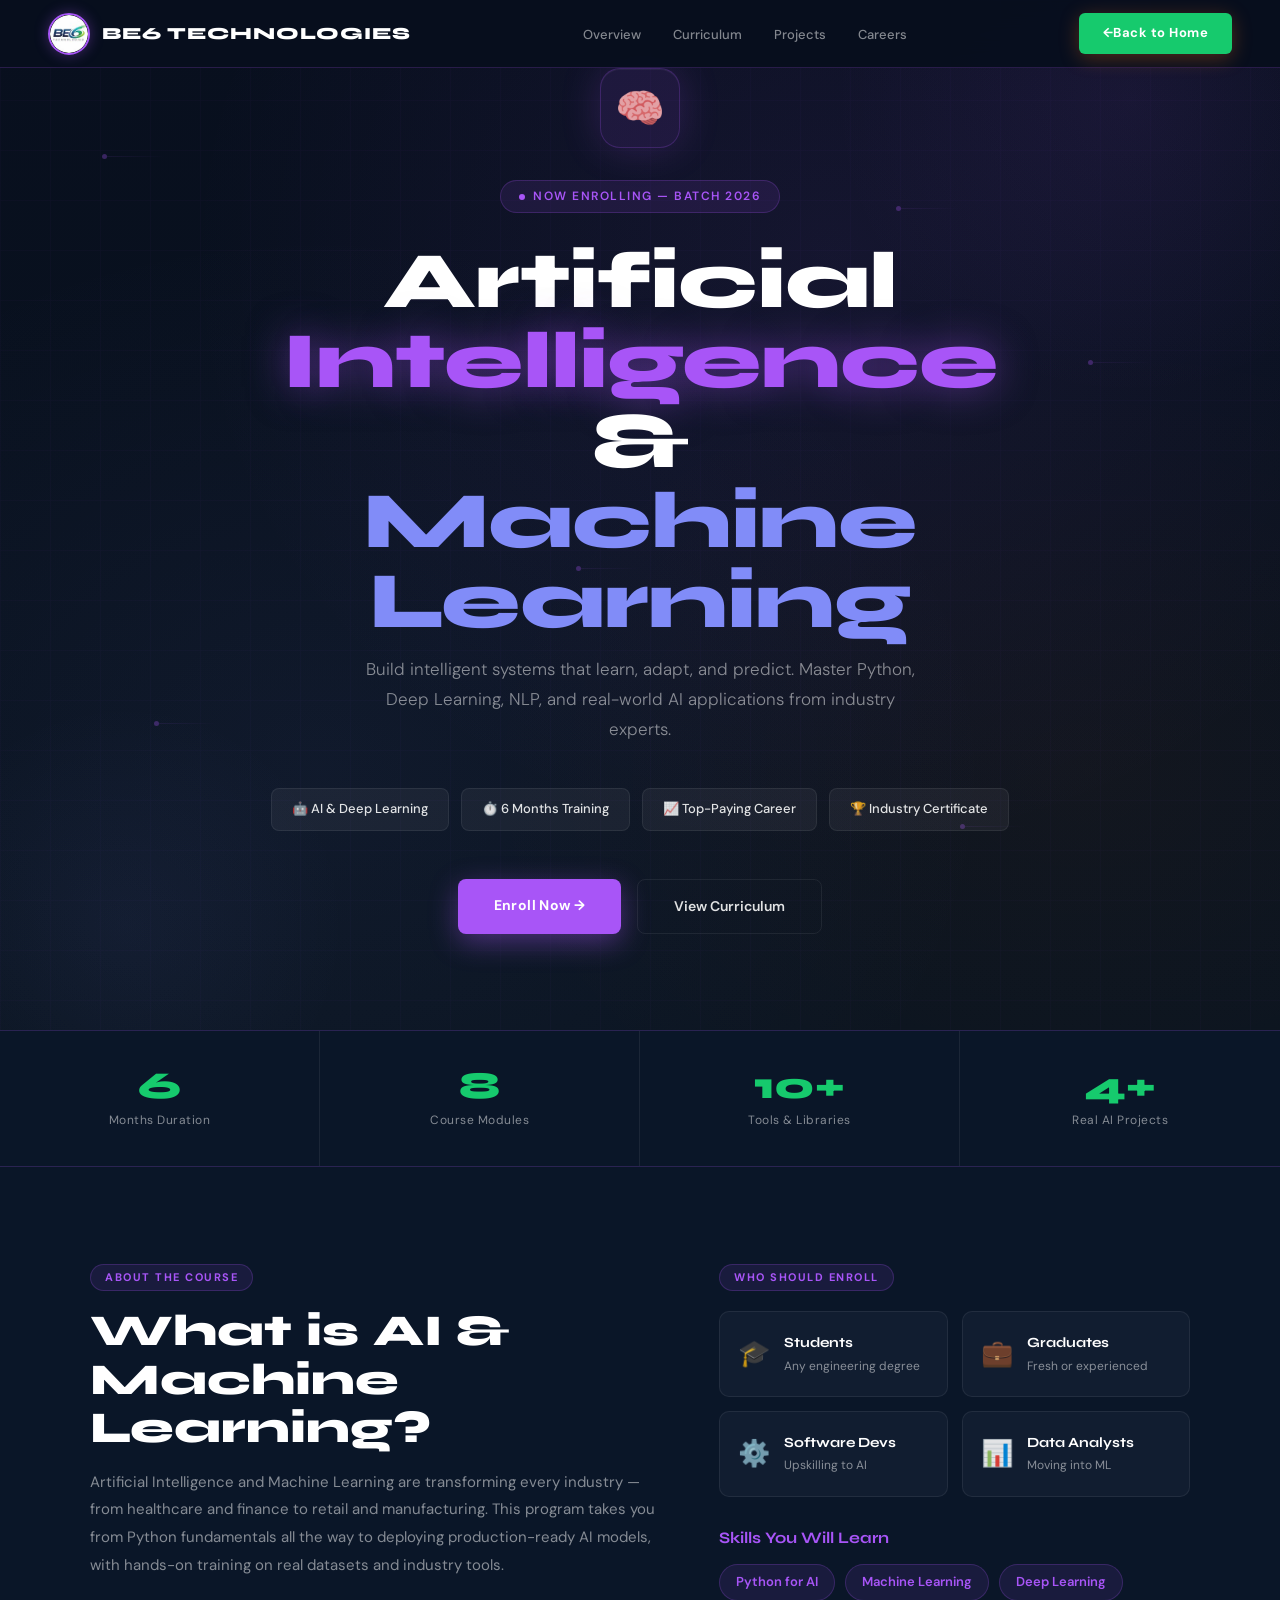
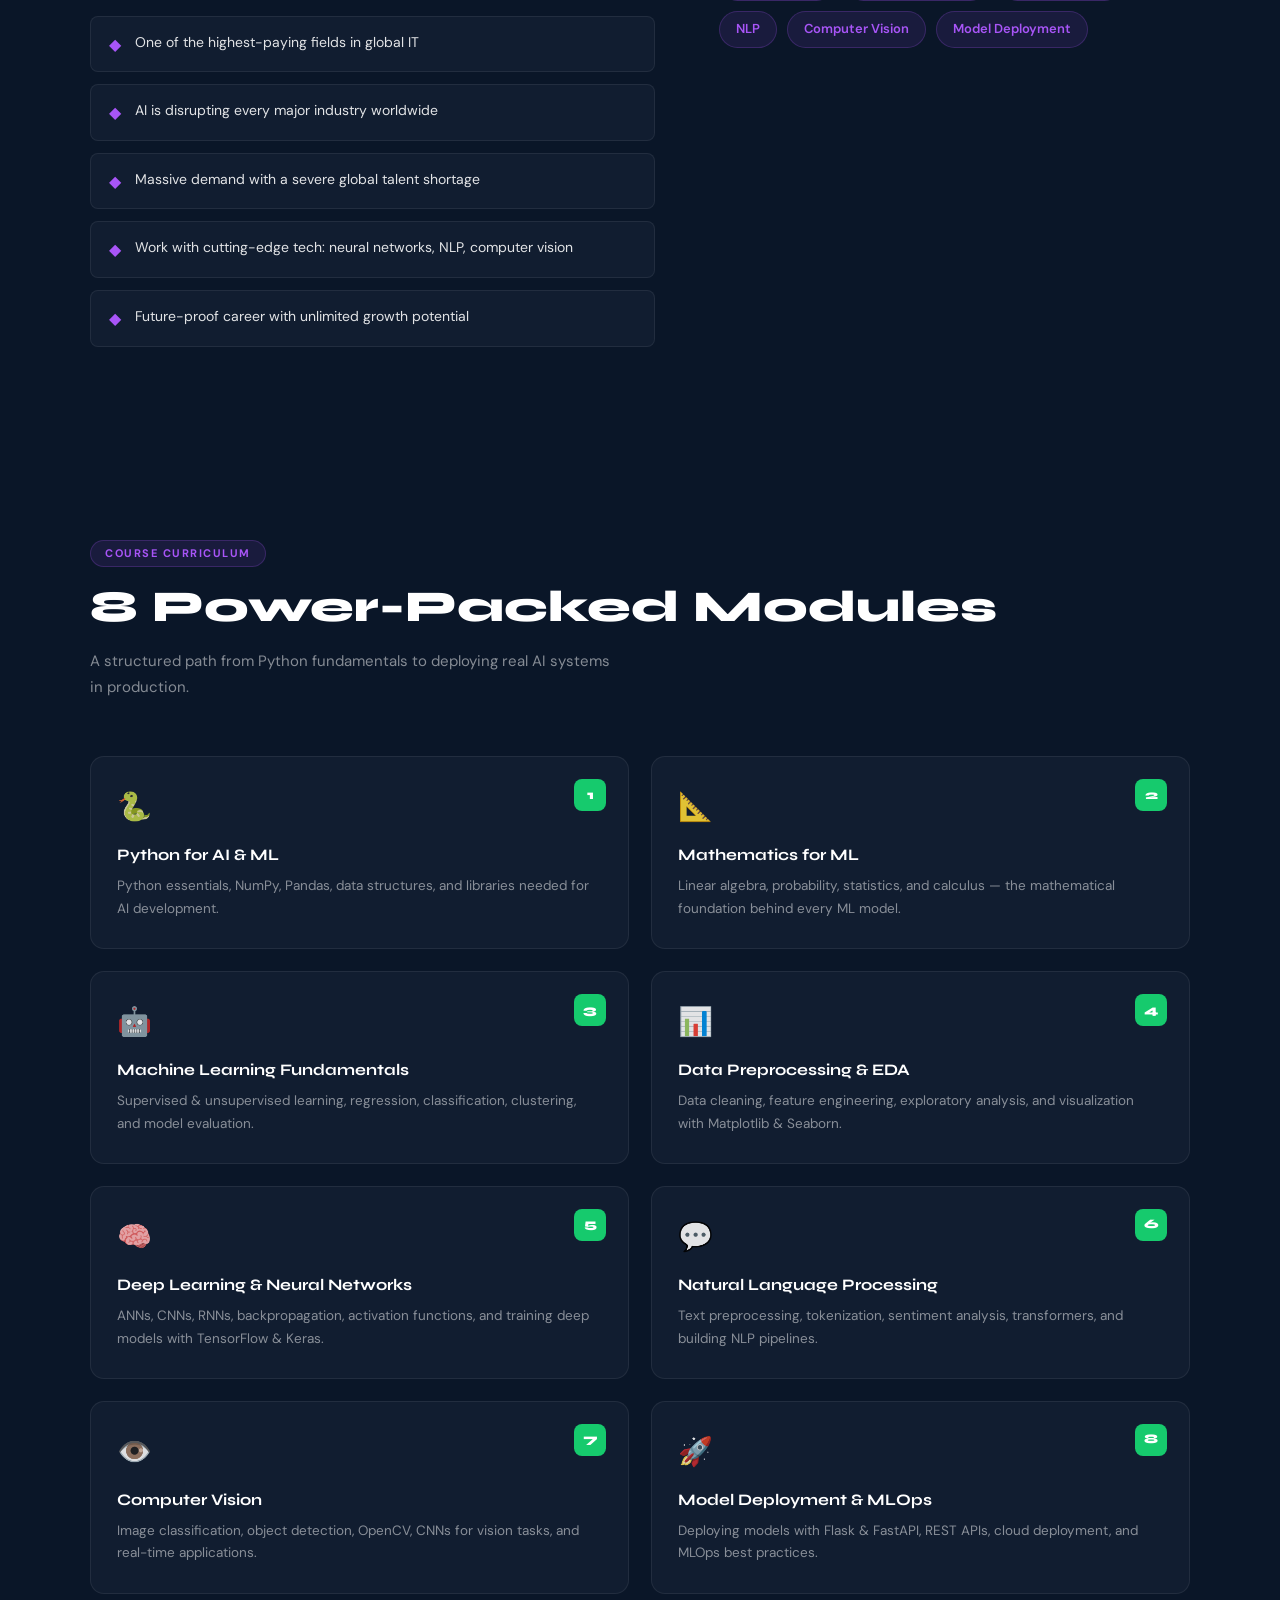
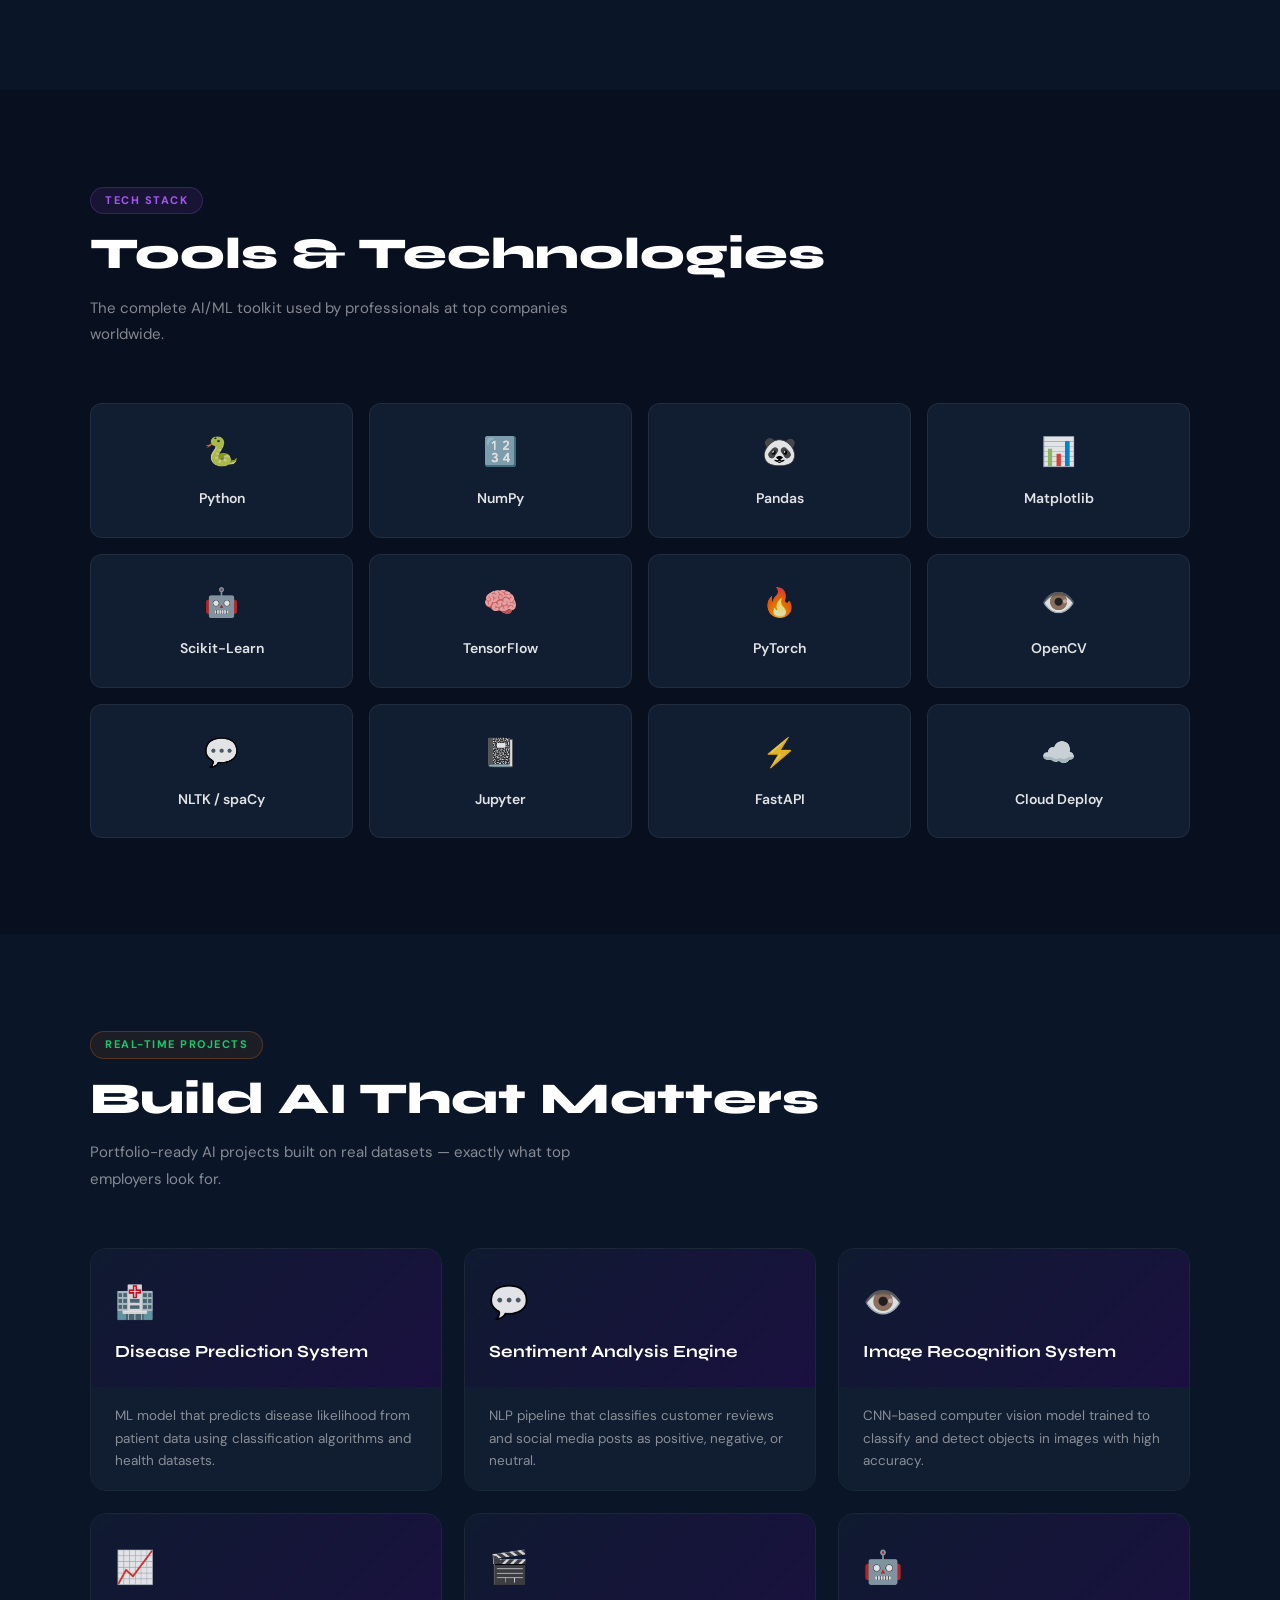
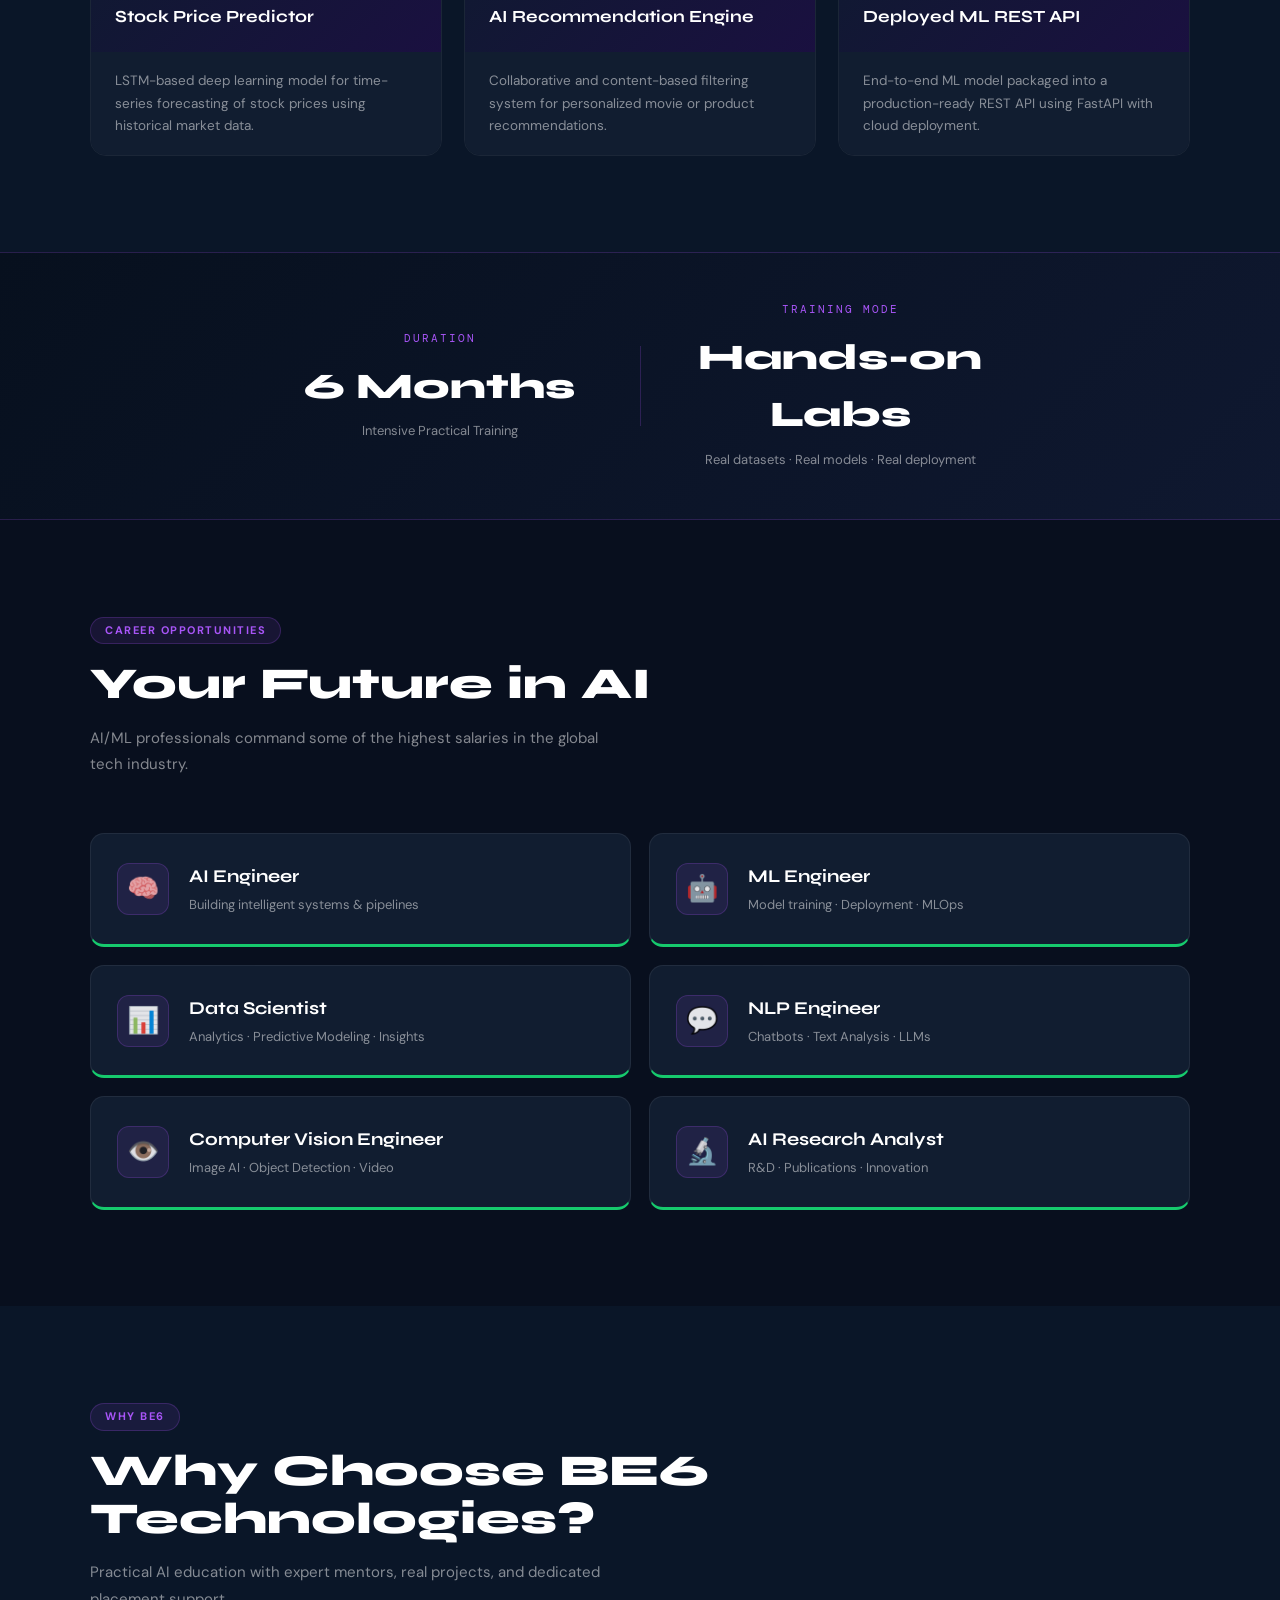
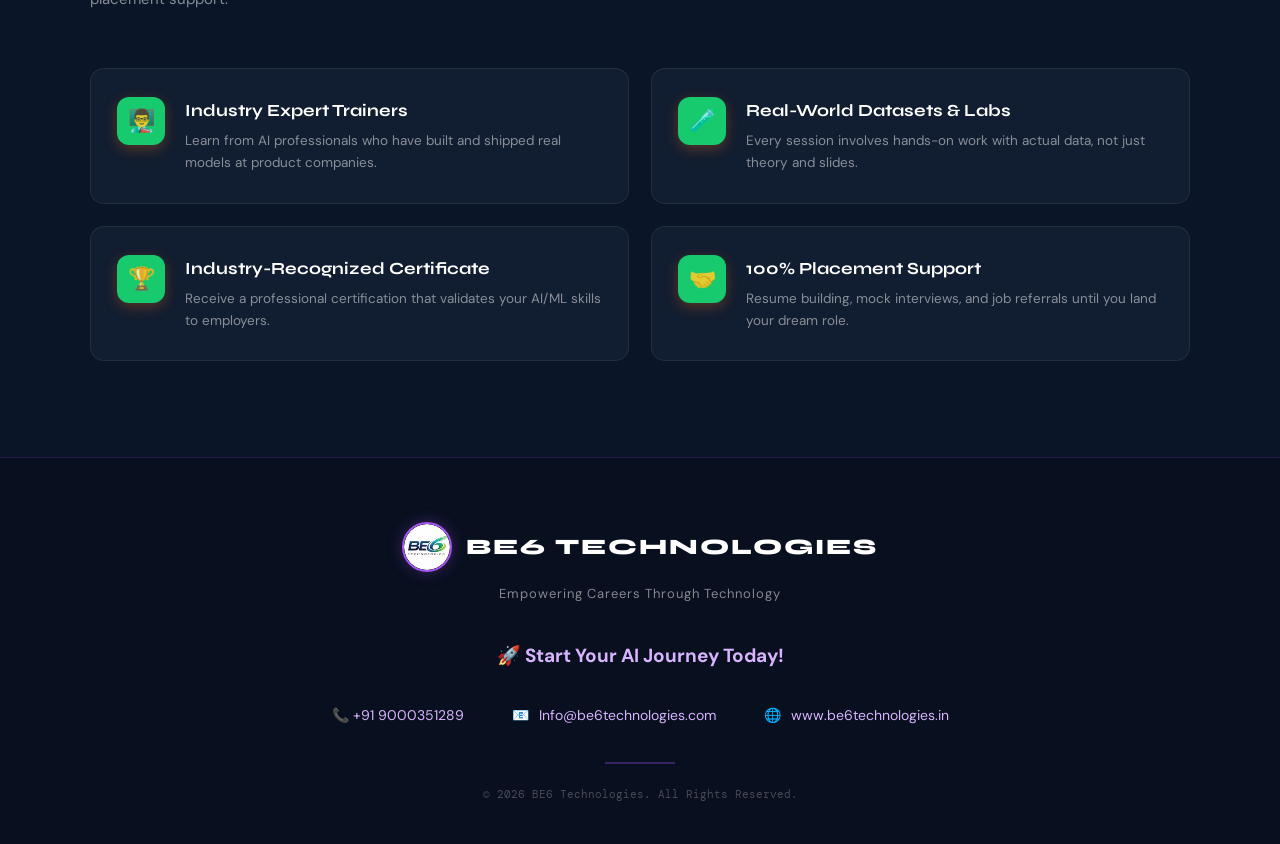
==== src/html/Modules/AIML.html @ 4e945d6d "Add files via upload" ====
<!DOCTYPE html>
<html lang="en">
<head>
<meta charset="UTF-8">
<meta name="viewport" content="width=device-width, initial-scale=1.0">
<title>BE6 Technologies – AI & Machine Learning</title>
<link href="https://fonts.googleapis.com/css2?family=Syne:wght@400;600;700;800&family=DM+Sans:wght@300;400;500;600&family=DM+Mono:wght@400;500&display=swap" rel="stylesheet">
<style>
  :root {
    --navy: #0a1628;
    --navy-mid: #0f1e38;
    --navy-card: #111d30;
    --dark-bg: #080f1e;
    --purple: #a855f7;
    --purple-deep: #9333ea;
    --purple-dim: rgba(168,85,247,0.1);
    --purple-border: rgba(168,85,247,0.22);
    --purple-glow: rgba(168,85,247,0.06);
    --violet: #818cf8;
    --violet-dim: rgba(129,140,248,0.08);
    --orange: #16ca6d;
    --orange-deep: #16ca6d;
    --orange-subtle: rgba(249,115,22,0.08);
    --white: #ffffff;
    --text: rgba(255,255,255,0.88);
    --text-muted: rgba(255,255,255,0.5);
    --text-dim: rgba(255,255,255,0.25);
    --border: rgba(255,255,255,0.07);
    --border-purple: rgba(168,85,247,0.2);
  }

  * { margin:0; padding:0; box-sizing:border-box; }
  ::-webkit-scrollbar { width:4px; }
  ::-webkit-scrollbar-track { background:var(--dark-bg); }
  ::-webkit-scrollbar-thumb { background:var(--purple); border-radius:2px; }

  body {
    font-family:'DM Sans',sans-serif;
    background:var(--dark-bg);
    color:var(--text);
    line-height:1.6;
    overflow-x:hidden;
  }

  /* NAV */
  nav {
    position:fixed; top:0; left:0; right:0; z-index:100;
    background:rgba(8,15,30,0.96);
    backdrop-filter:blur(16px);
    border-bottom:1px solid var(--border-purple);
    display:flex; align-items:center; justify-content:space-between;
    padding:0 48px; height:68px;
  }
  .nav-logo { display:flex; align-items:center; gap:12px; }
  .nav-logo img { width:42px; height:42px; border-radius:50%; object-fit:cover; border:2px solid var(--purple); box-shadow:0 0 14px rgba(168,85,247,0.35); }
  .nav-brand { font-family:'Syne',sans-serif; font-size:17px; font-weight:800; color:white; letter-spacing:1px; }
  .nav-links { display:flex; gap:32px; list-style:none; }
  .nav-links a { color:var(--text-muted); text-decoration:none; font-size:13px; font-weight:500; transition:color 0.2s; }
  .nav-links a:hover { color:var(--purple); }
  .nav-cta {
    background:var(--orange); color:white;
    padding:10px 24px; border-radius:6px;
    font-size:13px; font-weight:700; text-decoration:none;
    letter-spacing:0.5px; transition:all 0.2s;
    box-shadow:0 4px 20px rgba(249,115,22,0.3);
  }
  .nav-cta:hover { background:var(--orange-deep); transform:translateY(-1px); }

  /* HERO */
  .hero {
    min-height:100vh;
    background:
      radial-gradient(ellipse at 65% 25%, rgba(168,85,247,0.08) 0%, transparent 55%),
      radial-gradient(ellipse at 25% 75%, rgba(129,140,248,0.06) 0%, transparent 50%),
      radial-gradient(ellipse at 85% 75%, rgba(249,115,22,0.04) 0%, transparent 40%),
      linear-gradient(180deg, #080f1e 0%, #0a1420 100%);
    display:flex; align-items:center; justify-content:center;
    text-align:center; position:relative; overflow:hidden;
    padding-top:68px;
  }
  .hero-grid {
    position:absolute; inset:0; opacity:0.04;
    background-image:
      linear-gradient(rgba(168,85,247,0.6) 1px, transparent 1px),
      linear-gradient(90deg, rgba(168,85,247,0.6) 1px, transparent 1px);
    background-size:50px 50px;
  }
  .hero-nodes {
    position:absolute; inset:0; overflow:hidden; pointer-events:none;
  }
  .node {
    position:absolute; width:5px; height:5px; border-radius:50%;
    background:var(--purple); opacity:0.3;
    animation:nodeFloat 6s ease-in-out infinite;
  }
  .node::after {
    content:''; position:absolute;
    width:60px; height:1px; background:linear-gradient(90deg, rgba(168,85,247,0.3), transparent);
    top:2px; left:5px;
  }
  @keyframes nodeFloat {
    0%,100% { transform:translateY(0px); opacity:0.3; }
    50% { transform:translateY(-12px); opacity:0.6; }
  }
  .node:nth-child(1) { top:15%; left:8%; animation-delay:0s; }
  .node:nth-child(2) { top:35%; left:85%; animation-delay:1s; }
  .node:nth-child(3) { top:70%; left:12%; animation-delay:2s; }
  .node:nth-child(4) { top:20%; left:70%; animation-delay:0.5s; }
  .node:nth-child(5) { top:80%; left:75%; animation-delay:1.5s; }
  .node:nth-child(6) { top:55%; left:45%; animation-delay:3s; }

  .hero-orb1 {
    position:absolute; width:600px; height:600px; border-radius:50%;
    background:radial-gradient(circle, rgba(168,85,247,0.07) 0%, transparent 70%);
    top:-200px; right:-150px; pointer-events:none;
  }
  .hero-orb2 {
    position:absolute; width:450px; height:450px; border-radius:50%;
    background:radial-gradient(circle, rgba(129,140,248,0.05) 0%, transparent 70%);
    bottom:-120px; left:-100px; pointer-events:none;
  }

  .hero-content { position:relative; z-index:2; max-width:880px; padding:0 24px; }

  /* Brain/AI icon */
  .hero-icon {
    width:80px; height:80px; margin:0 auto 32px;
    background:var(--purple-dim); border:1px solid var(--purple-border);
    border-radius:20px; display:flex; align-items:center; justify-content:center;
    font-size:40px;
    box-shadow:0 0 40px rgba(168,85,247,0.2), inset 0 1px 0 rgba(255,255,255,0.05);
    animation:iconPulse 3s ease-in-out infinite;
  }
  @keyframes iconPulse {
    0%,100% { box-shadow:0 0 40px rgba(168,85,247,0.2), inset 0 1px 0 rgba(255,255,255,0.05); }
    50% { box-shadow:0 0 60px rgba(168,85,247,0.4), inset 0 1px 0 rgba(255,255,255,0.05); }
  }

  .hero-eyebrow {
    display:inline-flex; align-items:center; gap:8px;
    background:rgba(168,85,247,0.1); border:1px solid var(--purple-border);
    color:var(--purple); padding:6px 18px; border-radius:100px;
    font-size:12px; font-weight:600; letter-spacing:1.5px; text-transform:uppercase;
    margin-bottom:28px; animation:fadeUp 0.6s ease both;
  }
  .hero-eyebrow::before { content:''; width:6px; height:6px; background:var(--purple); border-radius:50%; animation:pulse 1.5s infinite; }
  @keyframes pulse { 0%,100%{opacity:1;transform:scale(1);} 50%{opacity:0.4;transform:scale(0.7);} }

  .hero-title {
    font-family:'Syne',sans-serif;
    font-size:clamp(44px,7.5vw,80px); font-weight:800;
    line-height:1.0; color:white; margin-bottom:14px;
    animation:fadeUp 0.7s 0.1s ease both;
    letter-spacing:-1px;
  }
  .hero-title .purple { color:var(--purple); text-shadow:0 0 40px rgba(168,85,247,0.5); }
  .hero-title .violet { color:var(--violet); }

  .hero-sub {
    font-size:17px; color:var(--text-muted); font-weight:300;
    max-width:560px; margin:0 auto 44px;
    animation:fadeUp 0.7s 0.2s ease both; line-height:1.75;
  }

  .hero-badges {
    display:flex; flex-wrap:wrap; gap:12px; justify-content:center; margin-bottom:48px;
    animation:fadeUp 0.7s 0.3s ease both;
  }
  .badge {
    display:flex; align-items:center; gap:8px;
    background:rgba(255,255,255,0.05); border:1px solid var(--border);
    padding:10px 20px; border-radius:8px;
    color:var(--text); font-size:13px; font-weight:500;
  }

  .hero-btns { display:flex; gap:16px; justify-content:center; animation:fadeUp 0.7s 0.4s ease both; }
  .btn-primary {
    background:var(--purple); color:white;
    padding:15px 36px; border-radius:8px;
    font-size:14px; font-weight:700; text-decoration:none;
    letter-spacing:0.4px; transition:all 0.2s;
    box-shadow:0 8px 28px rgba(168,85,247,0.4);
  }
  .btn-primary:hover { background:var(--purple-deep); transform:translateY(-2px); box-shadow:0 12px 40px rgba(168,85,247,0.5); }
  .btn-outline {
    background:transparent; color:var(--text);
    padding:15px 36px; border-radius:8px;
    font-size:14px; font-weight:600; text-decoration:none;
    border:1px solid var(--border); transition:all 0.2s;
  }
  .btn-outline:hover { border-color:var(--purple); color:var(--purple); }

  @keyframes fadeUp { from{opacity:0;transform:translateY(22px);} to{opacity:1;transform:translateY(0);} }

  /* STATS BAND */
  .stats-band {
    background:var(--navy);
    border-top:1px solid var(--border-purple);
    border-bottom:1px solid var(--border-purple);
    display:grid; grid-template-columns:repeat(4,1fr);
  }
  .stat-item {
    padding:36px 24px; text-align:center;
    border-right:1px solid var(--border); transition:background 0.2s;
  }
  .stat-item:last-child { border-right:none; }
  .stat-item:hover { background:var(--purple-glow); }
  .stat-num { font-family:'Syne',sans-serif; font-size:38px; font-weight:800; color:var(--orange); line-height:1; }
  .stat-label { font-size:12px; color:var(--text-muted); margin-top:6px; letter-spacing:0.5px; }

  /* SECTIONS */
  section { padding:96px 48px; }
  .section-inner { max-width:1100px; margin:0 auto; }
  .section-tag {
    display:inline-block;
    background:var(--purple-dim); border:1px solid var(--purple-border);
    color:var(--purple); padding:4px 14px; border-radius:100px;
    font-size:11px; font-weight:700; letter-spacing:1.5px; text-transform:uppercase;
    margin-bottom:16px;
  }
  .section-tag.orange {
    background:var(--orange-subtle); border-color:rgba(249,115,22,0.25); color:var(--orange);
  }
  .section-title {
    font-family:'Syne',sans-serif; font-size:clamp(28px,4vw,44px); font-weight:800;
    color:white; line-height:1.1; margin-bottom:16px;
  }
  .section-sub { font-size:15px; color:var(--text-muted); max-width:520px; margin-bottom:56px; line-height:1.75; }

  /* OVERVIEW */
  .overview-section { background:var(--navy); }
  .overview-grid { display:grid; grid-template-columns:1.2fr 1fr; gap:64px; align-items:start; }
  .overview-desc { font-size:15px; color:var(--text-muted); line-height:1.85; margin-bottom:36px; }
  .why-list { display:flex; flex-direction:column; gap:12px; }
  .why-item {
    display:flex; align-items:flex-start; gap:14px;
    background:var(--navy-card); border:1px solid var(--border);
    border-radius:8px; padding:14px 18px; transition:all 0.2s;
  }
  .why-item:hover { border-color:var(--purple-border); background:var(--purple-glow); }
  .why-dot { color:var(--purple); font-size:16px; flex-shrink:0; margin-top:1px; }
  .why-text { font-size:14px; color:var(--text); }

  /* AUDIENCE */
  .audience-section { background:var(--dark-bg); }
  .audience-outer { display:grid; grid-template-columns:1fr 1fr; gap:56px; }
  .audience-grid { display:grid; grid-template-columns:1fr 1fr; gap:14px; margin-bottom:28px; }
  .audience-card {
    background:var(--navy-card); border:1px solid var(--border);
    border-radius:10px; padding:20px 18px;
    display:flex; align-items:center; gap:14px; transition:all 0.2s;
  }
  .audience-card:hover { border-color:var(--purple-border); background:var(--purple-glow); }
  .audience-emoji { font-size:26px; }
  .audience-name { font-family:'Syne',sans-serif; font-size:14px; font-weight:700; color:white; }
  .audience-desc { font-size:12px; color:var(--text-muted); margin-top:2px; }
  .skills-label { font-family:'Syne',sans-serif; font-size:16px; font-weight:700; color:var(--purple); margin-bottom:14px; }
  .skills-row { display:flex; flex-wrap:wrap; gap:10px; }
  .skill-chip {
    background:var(--purple-dim); border:1px solid var(--purple-border);
    color:var(--purple); padding:7px 16px; border-radius:100px;
    font-size:13px; font-weight:600; transition:all 0.2s;
  }
  .skill-chip:hover { background:var(--purple); color:white; }

  /* CURRICULUM */
  .curriculum-section { background:var(--navy); }
  .modules-grid { display:grid; grid-template-columns:repeat(2,1fr); gap:22px; }
  .module-card {
    background:var(--navy-card); border:1px solid var(--border);
    border-radius:14px; padding:28px 26px; position:relative;
    transition:all 0.25s; overflow:hidden;
  }
  .module-card::before {
    content:''; position:absolute; top:0; left:0; right:0; height:3px;
    background:linear-gradient(90deg, var(--purple), var(--violet));
    opacity:0; transition:opacity 0.25s;
  }
  .module-card:hover { border-color:var(--purple-border); transform:translateY(-3px); box-shadow:0 12px 40px rgba(168,85,247,0.1); }
  .module-card:hover::before { opacity:1; }
  .module-num {
    position:absolute; top:22px; right:22px;
    width:32px; height:32px; border-radius:8px;
    background:var(--orange); color:white;
    display:flex; align-items:center; justify-content:center;
    font-size:13px; font-weight:800; font-family:'Syne',sans-serif;
  }
  .module-icon { font-size:28px; margin-bottom:12px; display:block; }
  .module-name { font-family:'Syne',sans-serif; font-size:16px; font-weight:700; color:white; margin-bottom:8px; }
  .module-desc { font-size:13.5px; color:var(--text-muted); line-height:1.65; }

  /* TECH */
  .tech-section { background:var(--dark-bg); }
  .tech-grid { display:grid; grid-template-columns:repeat(4,1fr); gap:16px; }
  .tech-card {
    background:var(--navy-card); border:1px solid var(--border);
    border-radius:12px; padding:26px 16px; text-align:center;
    transition:all 0.2s;
  }
  .tech-card:hover { border-color:var(--purple-border); box-shadow:0 4px 20px rgba(168,85,247,0.1); transform:translateY(-2px); }
  .tech-emoji { font-size:28px; margin-bottom:10px; display:block; }
  .tech-name { font-size:14px; font-weight:600; color:var(--text); }

  /* PROJECTS */
  .projects-section { background:var(--navy); }
  .projects-grid { display:grid; grid-template-columns:repeat(3,1fr); gap:22px; }
  .project-card {
    border-radius:16px; overflow:hidden; border:1px solid var(--border);
    transition:all 0.25s;
  }
  .project-card:hover { transform:translateY(-4px); box-shadow:0 16px 48px rgba(168,85,247,0.12); border-color:var(--purple-border); }
  .project-top {
    background:linear-gradient(135deg, #0f1a30, #1a1040);
    padding:28px 24px 22px;
  }
  .project-emoji { font-size:32px; }
  .project-name { font-family:'Syne',sans-serif; font-size:17px; font-weight:700; color:white; margin-top:10px; }
  .project-bottom { padding:18px 24px; background:var(--navy-card); }
  .project-desc { font-size:13.5px; color:var(--text-muted); line-height:1.65; }

  /* DURATION BAND */
  .duration-band {
    background:linear-gradient(135deg, #07101e, #0f1830);
    border-top:1px solid var(--border-purple);
    border-bottom:1px solid var(--border-purple);
    padding:48px;
  }
  .duration-inner { max-width:800px; margin:0 auto; display:grid; grid-template-columns:1fr 1px 1fr; gap:0; align-items:center; text-align:center; }
  .dur-divider { background:var(--purple-border); height:80px; align-self:center; }
  .dur-label { font-size:11px; letter-spacing:2px; color:var(--purple); text-transform:uppercase; margin-bottom:10px; font-family:'DM Mono',monospace; }
  .dur-value { font-family:'Syne',sans-serif; font-size:36px; font-weight:800; color:white; }
  .dur-sub { font-size:13px; color:var(--text-muted); margin-top:6px; }

  /* CAREERS */
  .careers-section { background:var(--dark-bg); }
  .careers-grid { display:grid; grid-template-columns:repeat(2,1fr); gap:18px; }
  .career-card {
    background:var(--navy-card); border:1px solid var(--border);
    border-radius:14px; padding:28px 26px;
    display:flex; align-items:center; gap:20px;
    border-bottom:3px solid var(--orange); transition:all 0.25s;
  }
  .career-card:hover { border-color:var(--purple-border); background:var(--purple-glow); transform:translateY(-2px); box-shadow:0 10px 32px rgba(168,85,247,0.1); }
  .career-icon {
    width:52px; height:52px; border-radius:12px;
    background:var(--purple-dim); border:1px solid var(--purple-border);
    display:flex; align-items:center; justify-content:center;
    font-size:26px; flex-shrink:0;
  }
  .career-name { font-family:'Syne',sans-serif; font-size:18px; font-weight:700; color:white; margin-bottom:4px; }
  .career-sub { font-size:13px; color:var(--text-muted); }

  /* WHY US */
  .why-section { background:var(--navy); }
  .why-grid { display:grid; grid-template-columns:repeat(2,1fr); gap:22px; }
  .why-card {
    background:var(--navy-card); border:1px solid var(--border);
    border-radius:14px; padding:28px 26px;
    display:flex; gap:20px; align-items:flex-start; transition:all 0.25s;
  }
  .why-card:hover { border-color:var(--orange); box-shadow:0 8px 28px rgba(249,115,22,0.08); }
  .why-icon-wrap {
    width:48px; height:48px; border-radius:12px;
    background:linear-gradient(135deg, var(--orange), var(--orange-deep));
    display:flex; align-items:center; justify-content:center;
    font-size:22px; flex-shrink:0;
    box-shadow:0 4px 14px rgba(249,115,22,0.3);
  }
  .why-name { font-family:'Syne',sans-serif; font-size:17px; font-weight:700; color:white; margin-bottom:6px; }
  .why-desc { font-size:13.5px; color:var(--text-muted); line-height:1.65; }

  /* FOOTER */
  footer {
    background:var(--dark-bg);
    border-top:1px solid var(--border-purple);
    padding:64px 48px 40px; text-align:center;
  }
  .footer-logo { display:flex; align-items:center; justify-content:center; gap:14px; margin-bottom:12px; }
  .footer-logo img { width:50px; height:50px; border-radius:50%; border:2px solid var(--purple); box-shadow:0 0 16px rgba(168,85,247,0.3); }
  .footer-brand { font-family:'Syne',sans-serif; font-size:22px; font-weight:800; color:white; letter-spacing:2px; }
  .footer-tagline { font-size:13px; color:var(--text-muted); letter-spacing:1px; margin-bottom:36px; }
  .footer-cta { font-size:19px; font-weight:700; color:#d8b4fe; margin-bottom:32px; }
  .footer-contacts { display:flex; justify-content:center; gap:48px; margin-bottom:36px; }
  .footer-contact { display:flex; align-items:center; gap:10px; font-size:14px; color:var(--text-muted); }
  .footer-contact a { color:#d8b4fe; text-decoration:none; }
  .footer-contact a:hover { color:var(--purple); }
  .footer-contact a { color:#d8b4fe; text-decoration:none; }

  .footer-contact  { color:#d8b4fe; text-decoration:none; }
  .footer-divider { width:70px; height:2px; background:var(--purple); margin:0 auto 22px; opacity:0.3; }
  .footer-copy { font-size:11px; color:var(--text-dim); font-family:'DM Mono',monospace; }
</style>
</head>
<body>

<!-- NAV -->
<nav>
  <div class="nav-logo">
    <img src="[data-uri]" alt="BE6 Technologies">
    <span class="nav-brand">BE6 TECHNOLOGIES</span>
  </div>
  <ul class="nav-links">
    <li><a href="#overview">Overview</a></li>
    <li><a href="#curriculum">Curriculum</a></li>
    <li><a href="#projects">Projects</a></li>
    <li><a href="#careers">Careers</a></li>
  </ul>
  <a href="/src/html/index.html" class="nav-cta">←Back to Home</a>
</nav>

<!-- HERO -->
<section class="hero">
  <div class="hero-grid"></div>
  <div class="hero-nodes">
    <div class="node"></div><div class="node"></div><div class="node"></div>
    <div class="node"></div><div class="node"></div><div class="node"></div>
  </div>
  <div class="hero-orb1"></div>
  <div class="hero-orb2"></div>
  <div class="hero-content">
    <div class="hero-icon">🧠</div>
    <div class="hero-eyebrow">Now Enrolling — Batch 2026</div>
    <h1 class="hero-title">Artificial<br><span class="purple">Intelligence</span> &<br><span class="violet">Machine Learning</span></h1>
    <p class="hero-sub">Build intelligent systems that learn, adapt, and predict. Master Python, Deep Learning, NLP, and real-world AI applications from industry experts.</p>
    <div class="hero-badges">
      <div class="badge">🤖 AI & Deep Learning</div>
      <div class="badge">⏱️ 6 Months Training</div>
      <div class="badge">📈 Top-Paying Career</div>
      <div class="badge">🏆 Industry Certificate</div>
    </div>
    <div class="hero-btns">
      <a href="#enroll" class="btn-primary" id="enroll" onclick="window.location.href='/src/html/Register/BE6_Register.html'">Enroll Now →</a>
      <a href="#curriculum" class="btn-outline">View Curriculum</a>
    </div>
  </div>
</section>

<!-- STATS BAND -->
<div class="stats-band">
  <div class="stat-item"><div class="stat-num">6</div><div class="stat-label">Months Duration</div></div>
  <div class="stat-item"><div class="stat-num">8</div><div class="stat-label">Course Modules</div></div>
  <div class="stat-item"><div class="stat-num">10+</div><div class="stat-label">Tools & Libraries</div></div>
  <div class="stat-item"><div class="stat-num">4+</div><div class="stat-label">Real AI Projects</div></div>
</div>

<!-- OVERVIEW -->
<section class="overview-section" id="overview">
  <div class="section-inner">
    <div class="overview-grid">
      <div>
        <div class="section-tag">About the Course</div>
        <h2 class="section-title">What is AI & Machine Learning?</h2>
        <p class="overview-desc">Artificial Intelligence and Machine Learning are transforming every industry — from healthcare and finance to retail and manufacturing. This program takes you from Python fundamentals all the way to deploying production-ready AI models, with hands-on training on real datasets and industry tools.</p>
        <div class="why-list">
          <div class="why-item"><span class="why-dot">◆</span><span class="why-text">One of the highest-paying fields in global IT</span></div>
          <div class="why-item"><span class="why-dot">◆</span><span class="why-text">AI is disrupting every major industry worldwide</span></div>
          <div class="why-item"><span class="why-dot">◆</span><span class="why-text">Massive demand with a severe global talent shortage</span></div>
          <div class="why-item"><span class="why-dot">◆</span><span class="why-text">Work with cutting-edge tech: neural networks, NLP, computer vision</span></div>
          <div class="why-item"><span class="why-dot">◆</span><span class="why-text">Future-proof career with unlimited growth potential</span></div>
        </div>
      </div>
      <div>
        <div class="section-tag" style="margin-bottom:20px;">Who Should Enroll</div>
        <div class="audience-grid">
          <div class="audience-card"><span class="audience-emoji">🎓</span><div><div class="audience-name">Students</div><div class="audience-desc">Any engineering degree</div></div></div>
          <div class="audience-card"><span class="audience-emoji">💼</span><div><div class="audience-name">Graduates</div><div class="audience-desc">Fresh or experienced</div></div></div>
          <div class="audience-card"><span class="audience-emoji">⚙️</span><div><div class="audience-name">Software Devs</div><div class="audience-desc">Upskilling to AI</div></div></div>
          <div class="audience-card"><span class="audience-emoji">📊</span><div><div class="audience-name">Data Analysts</div><div class="audience-desc">Moving into ML</div></div></div>
        </div>
        <div class="skills-label">Skills You Will Learn</div>
        <div class="skills-row">
          <div class="skill-chip">Python for AI</div>
          <div class="skill-chip">Machine Learning</div>
          <div class="skill-chip">Deep Learning</div>
          <div class="skill-chip">NLP</div>
          <div class="skill-chip">Computer Vision</div>
          <div class="skill-chip">Model Deployment</div>
        </div>
      </div>
    </div>
  </div>
</section>

<!-- CURRICULUM -->
<section class="curriculum-section" id="curriculum">
  <div class="section-inner">
    <div class="section-tag">Course Curriculum</div>
    <h2 class="section-title">8 Power-Packed Modules</h2>
    <p class="section-sub">A structured path from Python fundamentals to deploying real AI systems in production.</p>
    <div class="modules-grid">
      <div class="module-card">
        <div class="module-num">1</div>
        <span class="module-icon">🐍</span>
        <div class="module-name">Python for AI & ML</div>
        <div class="module-desc">Python essentials, NumPy, Pandas, data structures, and libraries needed for AI development.</div>
      </div>
      <div class="module-card">
        <div class="module-num">2</div>
        <span class="module-icon">📐</span>
        <div class="module-name">Mathematics for ML</div>
        <div class="module-desc">Linear algebra, probability, statistics, and calculus — the mathematical foundation behind every ML model.</div>
      </div>
      <div class="module-card">
        <div class="module-num">3</div>
        <span class="module-icon">🤖</span>
        <div class="module-name">Machine Learning Fundamentals</div>
        <div class="module-desc">Supervised & unsupervised learning, regression, classification, clustering, and model evaluation.</div>
      </div>
      <div class="module-card">
        <div class="module-num">4</div>
        <span class="module-icon">📊</span>
        <div class="module-name">Data Preprocessing & EDA</div>
        <div class="module-desc">Data cleaning, feature engineering, exploratory analysis, and visualization with Matplotlib & Seaborn.</div>
      </div>
      <div class="module-card">
        <div class="module-num">5</div>
        <span class="module-icon">🧠</span>
        <div class="module-name">Deep Learning & Neural Networks</div>
        <div class="module-desc">ANNs, CNNs, RNNs, backpropagation, activation functions, and training deep models with TensorFlow & Keras.</div>
      </div>
      <div class="module-card">
        <div class="module-num">6</div>
        <span class="module-icon">💬</span>
        <div class="module-name">Natural Language Processing</div>
        <div class="module-desc">Text preprocessing, tokenization, sentiment analysis, transformers, and building NLP pipelines.</div>
      </div>
      <div class="module-card">
        <div class="module-num">7</div>
        <span class="module-icon">👁️</span>
        <div class="module-name">Computer Vision</div>
        <div class="module-desc">Image classification, object detection, OpenCV, CNNs for vision tasks, and real-time applications.</div>
      </div>
      <div class="module-card">
        <div class="module-num">8</div>
        <span class="module-icon">🚀</span>
        <div class="module-name">Model Deployment & MLOps</div>
        <div class="module-desc">Deploying models with Flask & FastAPI, REST APIs, cloud deployment, and MLOps best practices.</div>
      </div>
    </div>
  </div>
</section>

<!-- TECH -->
<section class="tech-section">
  <div class="section-inner">
    <div class="section-tag">Tech Stack</div>
    <h2 class="section-title">Tools & Technologies</h2>
    <p class="section-sub">The complete AI/ML toolkit used by professionals at top companies worldwide.</p>
    <div class="tech-grid">
      <div class="tech-card"><span class="tech-emoji">🐍</span><span class="tech-name">Python</span></div>
      <div class="tech-card"><span class="tech-emoji">🔢</span><span class="tech-name">NumPy</span></div>
      <div class="tech-card"><span class="tech-emoji">🐼</span><span class="tech-name">Pandas</span></div>
      <div class="tech-card"><span class="tech-emoji">📊</span><span class="tech-name">Matplotlib</span></div>
      <div class="tech-card"><span class="tech-emoji">🤖</span><span class="tech-name">Scikit-Learn</span></div>
      <div class="tech-card"><span class="tech-emoji">🧠</span><span class="tech-name">TensorFlow</span></div>
      <div class="tech-card"><span class="tech-emoji">🔥</span><span class="tech-name">PyTorch</span></div>
      <div class="tech-card"><span class="tech-emoji">👁️</span><span class="tech-name">OpenCV</span></div>
      <div class="tech-card"><span class="tech-emoji">💬</span><span class="tech-name">NLTK / spaCy</span></div>
      <div class="tech-card"><span class="tech-emoji">📓</span><span class="tech-name">Jupyter</span></div>
      <div class="tech-card"><span class="tech-emoji">⚡</span><span class="tech-name">FastAPI</span></div>
      <div class="tech-card"><span class="tech-emoji">☁️</span><span class="tech-name">Cloud Deploy</span></div>
    </div>
  </div>
</section>

<!-- PROJECTS -->
<section class="projects-section" id="projects">
  <div class="section-inner">
    <div class="section-tag orange">Real-Time Projects</div>
    <h2 class="section-title">Build AI That Matters</h2>
    <p class="section-sub">Portfolio-ready AI projects built on real datasets — exactly what top employers look for.</p>
    <div class="projects-grid">
      <div class="project-card">
        <div class="project-top">
          <div class="project-emoji">🏥</div>
          <div class="project-name">Disease Prediction System</div>
        </div>
        <div class="project-bottom">
          <div class="project-desc">ML model that predicts disease likelihood from patient data using classification algorithms and health datasets.</div>
        </div>
      </div>
      <div class="project-card">
        <div class="project-top">
          <div class="project-emoji">💬</div>
          <div class="project-name">Sentiment Analysis Engine</div>
        </div>
        <div class="project-bottom">
          <div class="project-desc">NLP pipeline that classifies customer reviews and social media posts as positive, negative, or neutral.</div>
        </div>
      </div>
      <div class="project-card">
        <div class="project-top">
          <div class="project-emoji">👁️</div>
          <div class="project-name">Image Recognition System</div>
        </div>
        <div class="project-bottom">
          <div class="project-desc">CNN-based computer vision model trained to classify and detect objects in images with high accuracy.</div>
        </div>
      </div>
      <div class="project-card">
        <div class="project-top">
          <div class="project-emoji">📈</div>
          <div class="project-name">Stock Price Predictor</div>
        </div>
        <div class="project-bottom">
          <div class="project-desc">LSTM-based deep learning model for time-series forecasting of stock prices using historical market data.</div>
        </div>
      </div>
      <div class="project-card">
        <div class="project-top">
          <div class="project-emoji">🎬</div>
          <div class="project-name">AI Recommendation Engine</div>
        </div>
        <div class="project-bottom">
          <div class="project-desc">Collaborative and content-based filtering system for personalized movie or product recommendations.</div>
        </div>
      </div>
      <div class="project-card">
        <div class="project-top">
          <div class="project-emoji">🤖</div>
          <div class="project-name">Deployed ML REST API</div>
        </div>
        <div class="project-bottom">
          <div class="project-desc">End-to-end ML model packaged into a production-ready REST API using FastAPI with cloud deployment.</div>
        </div>
      </div>
    </div>
  </div>
</section>

<!-- DURATION BAND -->
<div class="duration-band">
  <div class="duration-inner">
    <div>
      <div class="dur-label">Duration</div>
      <div class="dur-value">6 Months</div>
      <div class="dur-sub">Intensive Practical Training</div>
    </div>
    <div class="dur-divider"></div>
    <div>
      <div class="dur-label">Training Mode</div>
      <div class="dur-value">Hands-on Labs</div>
      <div class="dur-sub">Real datasets · Real models · Real deployment</div>
    </div>
  </div>
</div>

<!-- CAREERS -->
<section class="careers-section" id="careers">
  <div class="section-inner">
    <div class="section-tag">Career Opportunities</div>
    <h2 class="section-title">Your Future in AI</h2>
    <p class="section-sub">AI/ML professionals command some of the highest salaries in the global tech industry.</p>
    <div class="careers-grid">
      <div class="career-card">
        <div class="career-icon">🧠</div>
        <div><div class="career-name">AI Engineer</div><div class="career-sub">Building intelligent systems & pipelines</div></div>
      </div>
      <div class="career-card">
        <div class="career-icon">🤖</div>
        <div><div class="career-name">ML Engineer</div><div class="career-sub">Model training · Deployment · MLOps</div></div>
      </div>
      <div class="career-card">
        <div class="career-icon">📊</div>
        <div><div class="career-name">Data Scientist</div><div class="career-sub">Analytics · Predictive Modeling · Insights</div></div>
      </div>
      <div class="career-card">
        <div class="career-icon">💬</div>
        <div><div class="career-name">NLP Engineer</div><div class="career-sub">Chatbots · Text Analysis · LLMs</div></div>
      </div>
      <div class="career-card">
        <div class="career-icon">👁️</div>
        <div><div class="career-name">Computer Vision Engineer</div><div class="career-sub">Image AI · Object Detection · Video</div></div>
      </div>
      <div class="career-card">
        <div class="career-icon">🔬</div>
        <div><div class="career-name">AI Research Analyst</div><div class="career-sub">R&D · Publications · Innovation</div></div>
      </div>
    </div>
  </div>
</section>

<!-- WHY US -->
<section class="why-section" id="why-us">
  <div class="section-inner">
    <div class="section-tag">Why BE6</div>
    <h2 class="section-title">Why Choose BE6 Technologies?</h2>
    <p class="section-sub">Practical AI education with expert mentors, real projects, and dedicated placement support.</p>
    <div class="why-grid">
      <div class="why-card">
        <div class="why-icon-wrap">👨‍🏫</div>
        <div>
          <div class="why-name">Industry Expert Trainers</div>
          <div class="why-desc">Learn from AI professionals who have built and shipped real models at product companies.</div>
        </div>
      </div>
      <div class="why-card">
        <div class="why-icon-wrap">🧪</div>
        <div>
          <div class="why-name">Real-World Datasets & Labs</div>
          <div class="why-desc">Every session involves hands-on work with actual data, not just theory and slides.</div>
        </div>
      </div>
      <div class="why-card">
        <div class="why-icon-wrap">🏆</div>
        <div>
          <div class="why-name">Industry-Recognized Certificate</div>
          <div class="why-desc">Receive a professional certification that validates your AI/ML skills to employers.</div>
        </div>
      </div>
      <div class="why-card">
        <div class="why-icon-wrap">🤝</div>
        <div>
          <div class="why-name">100% Placement Support</div>
          <div class="why-desc">Resume building, mock interviews, and job referrals until you land your dream role.</div>
        </div>
      </div>
    </div>
  </div>
</section>

<!-- FOOTER -->
<footer>
  <div class="footer-logo">
    <img src="[data-uri]" alt="BE6 Technologies">
    <span class="footer-brand">BE6 TECHNOLOGIES</span>
  </div>
  <div class="footer-tagline">Empowering Careers Through Technology</div>
  <div class="footer-cta">🚀 Start Your AI Journey Today!</div>
  <div class="footer-contacts">
    <div class="footer-contact">📞 +91 9000351289</div>
    <div class="footer-contact">📧 <a href="mailto:Info@be6technologies.com">Info@be6technologies.com</a></div>
    <div class="footer-contact">🌐 <a href="https://www.be6technologies.in/" target="_blank">www.be6technologies.in</a></div>
  </div>
  <div class="footer-divider"></div>
  <div class="footer-copy">© 2026 BE6 Technologies. All Rights Reserved.</div>
</footer>

</body>
</html>
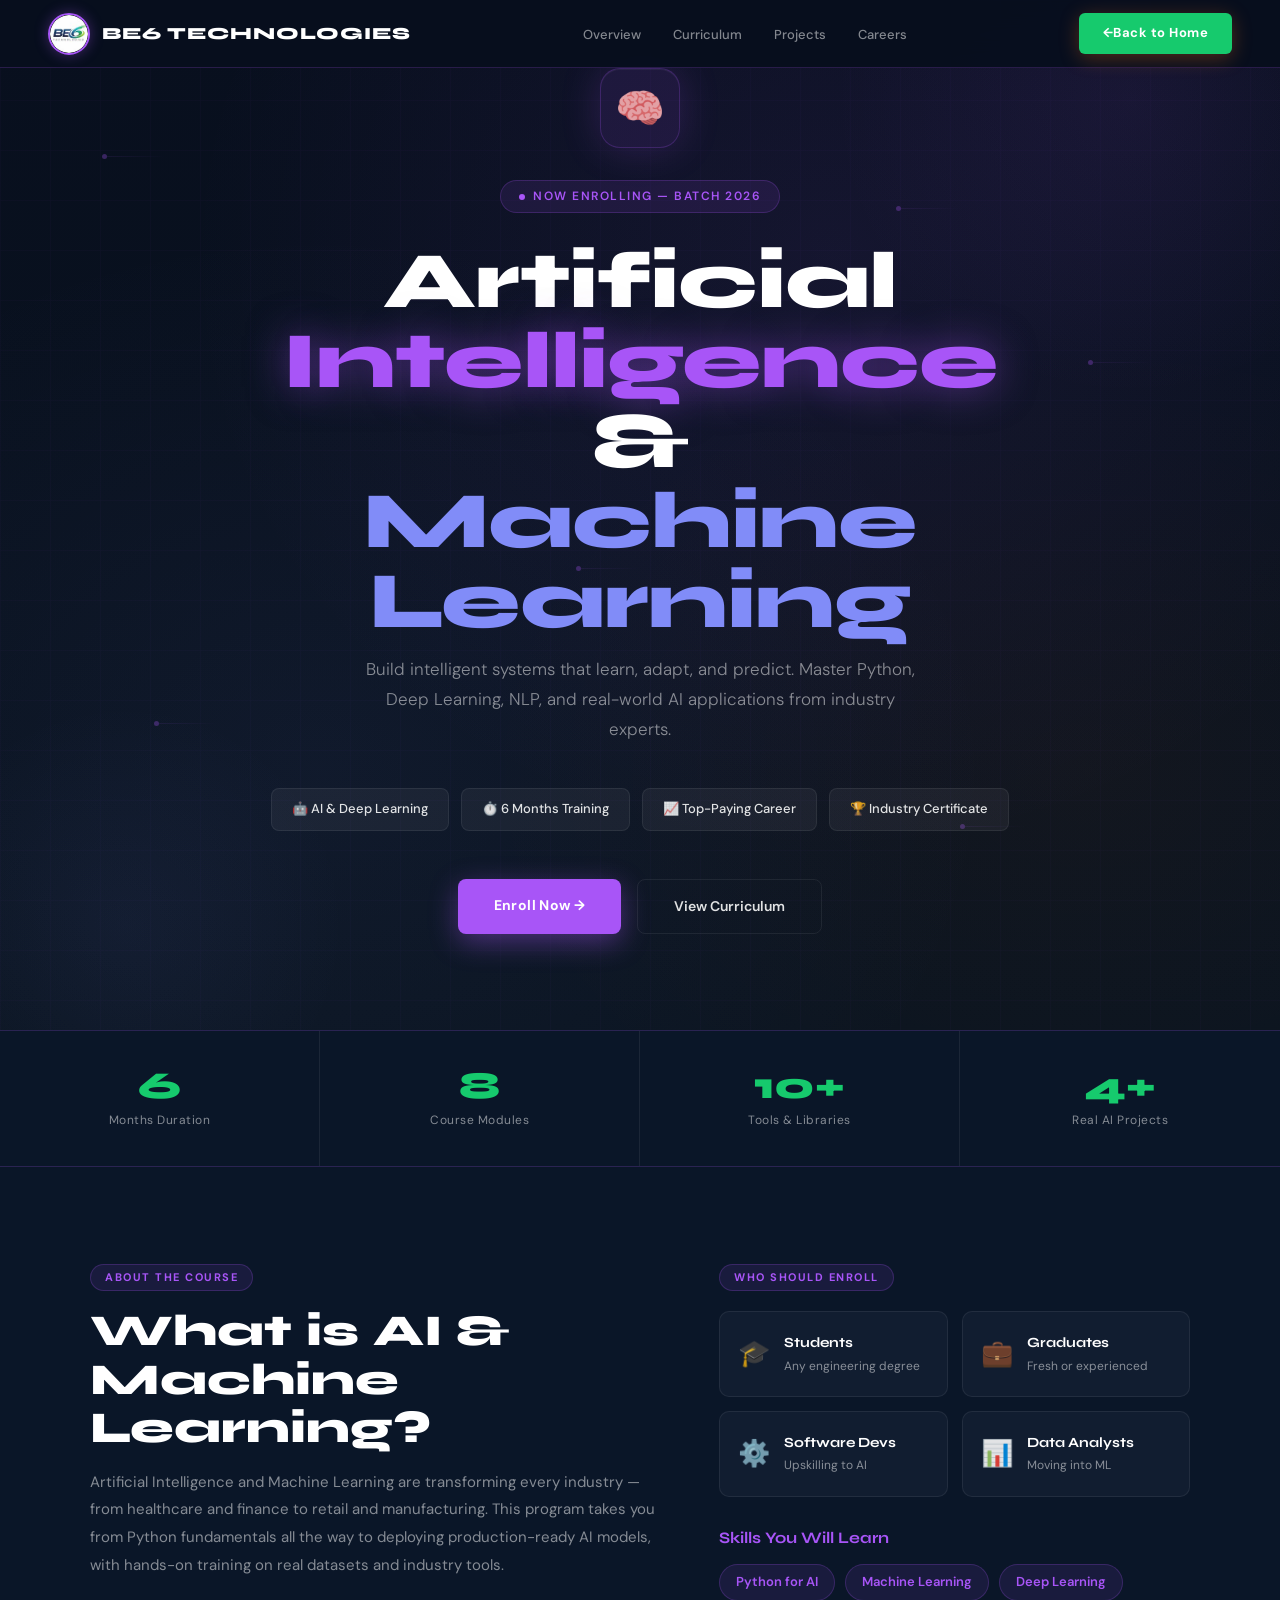
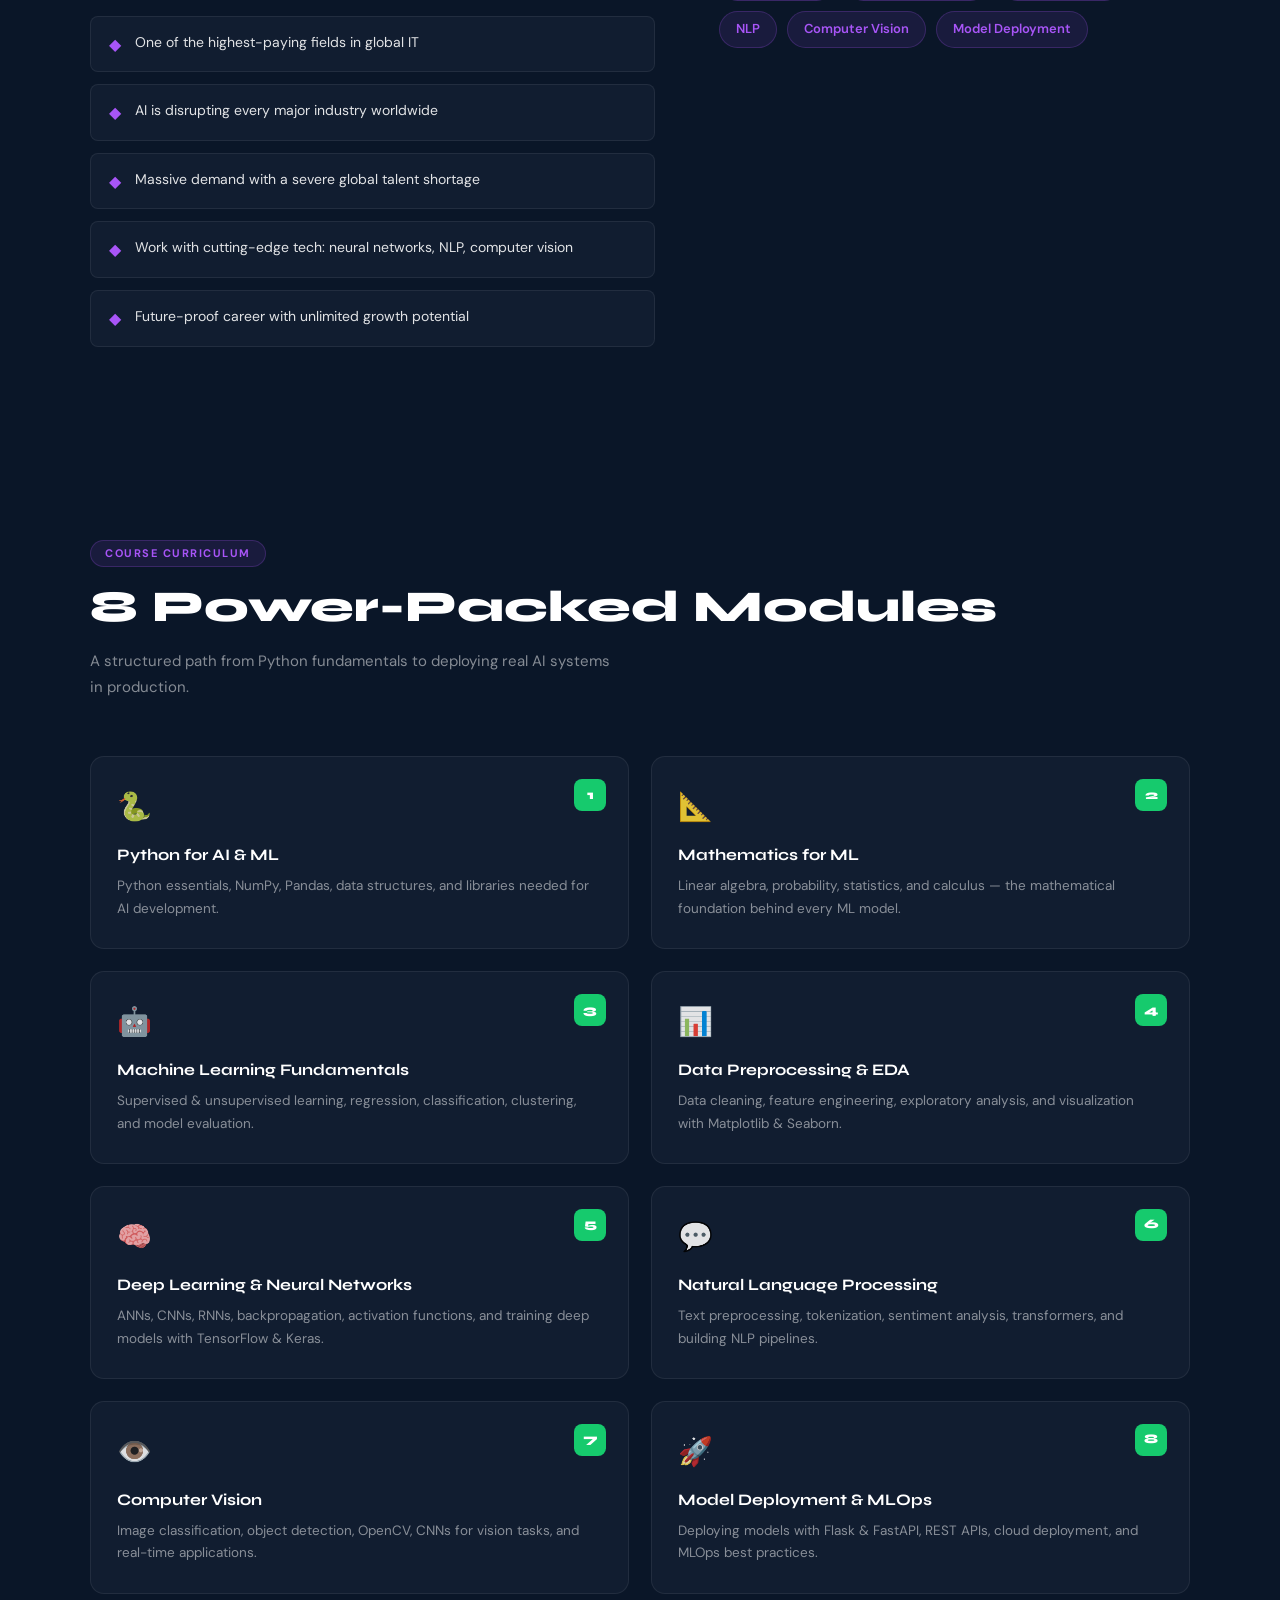
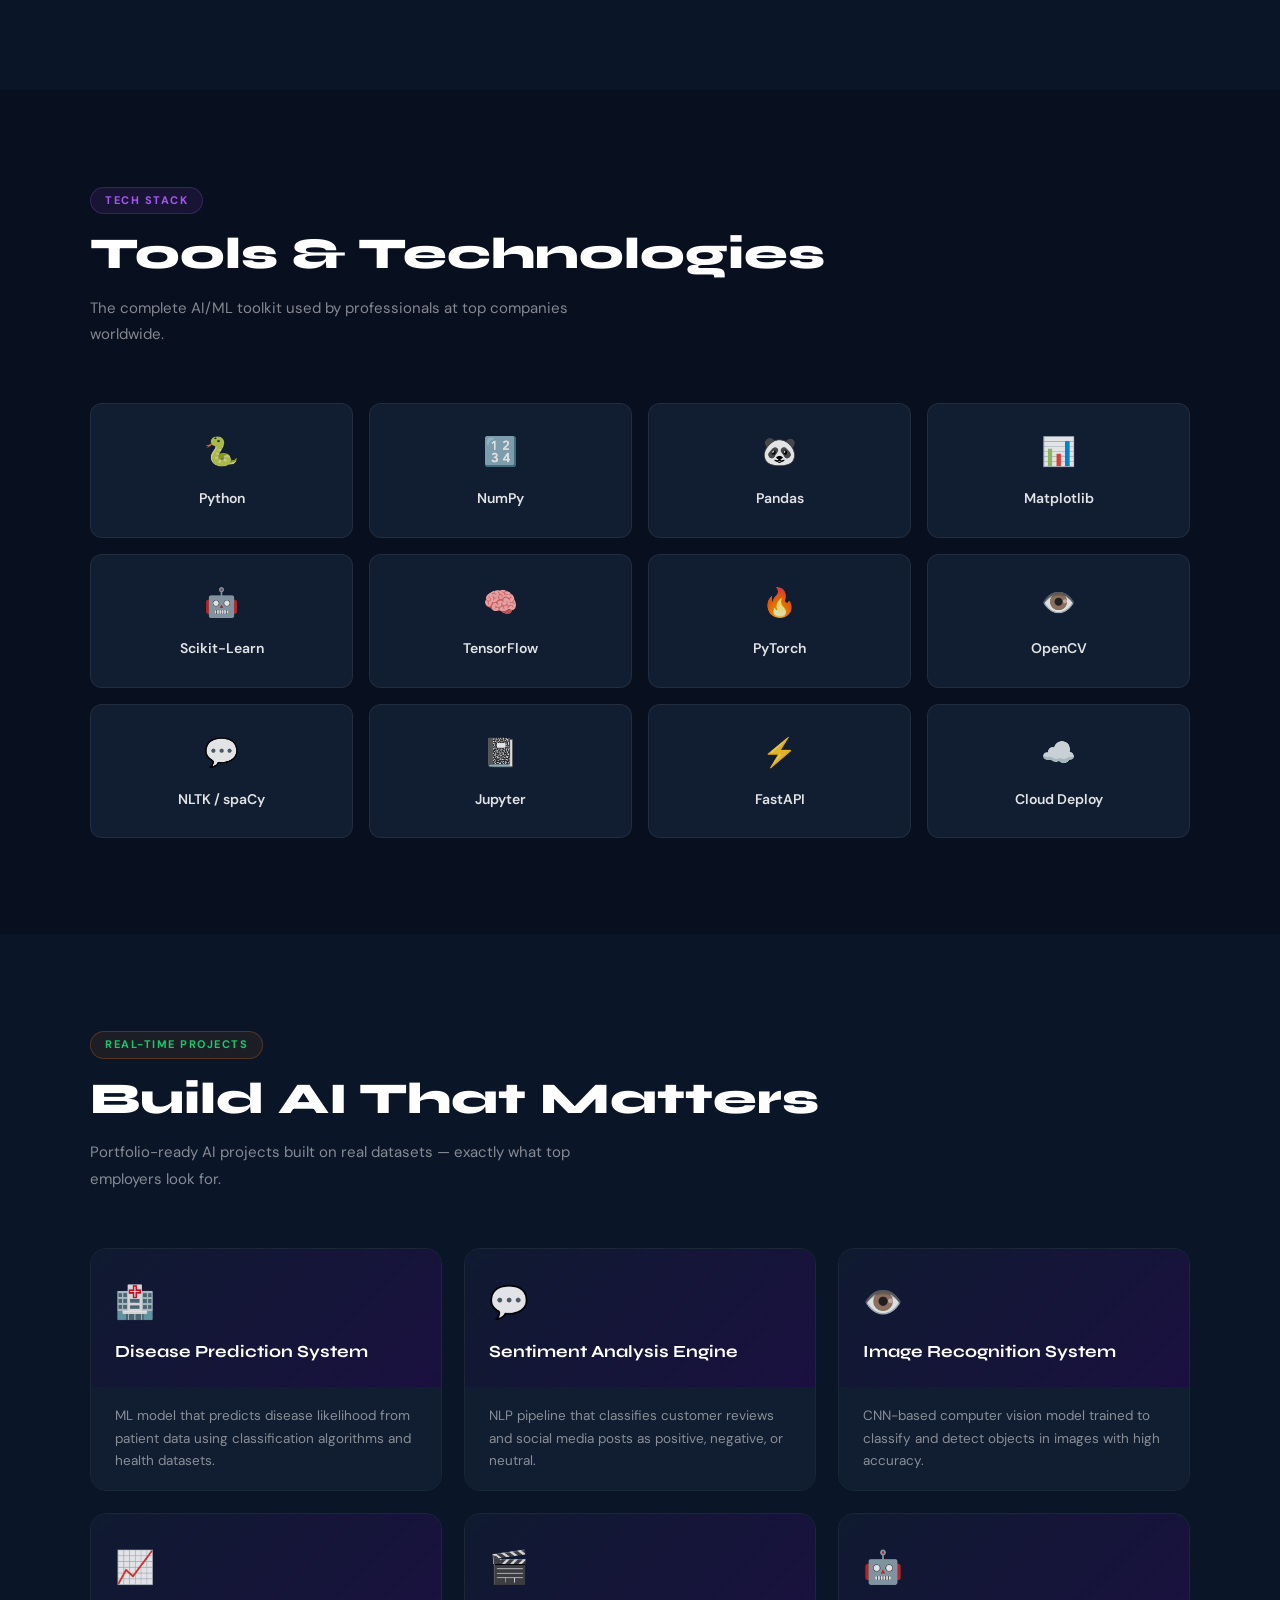
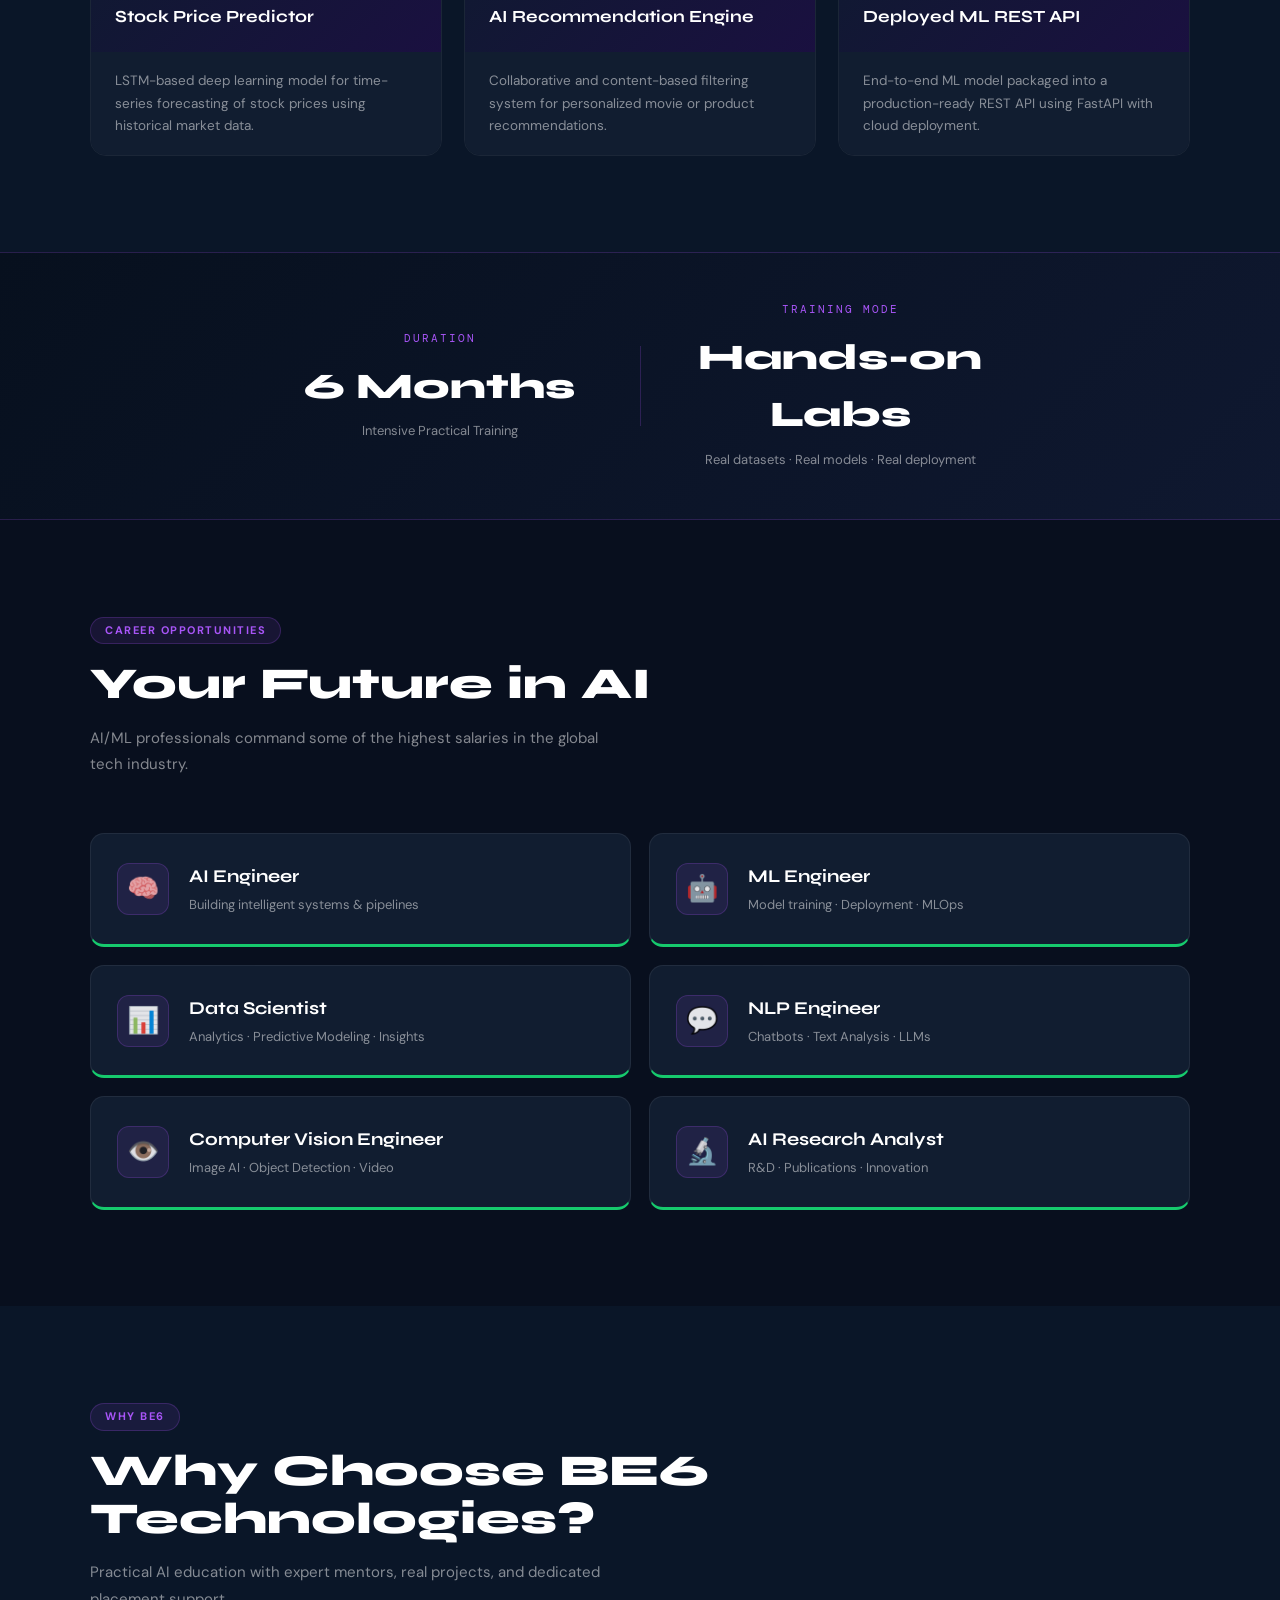
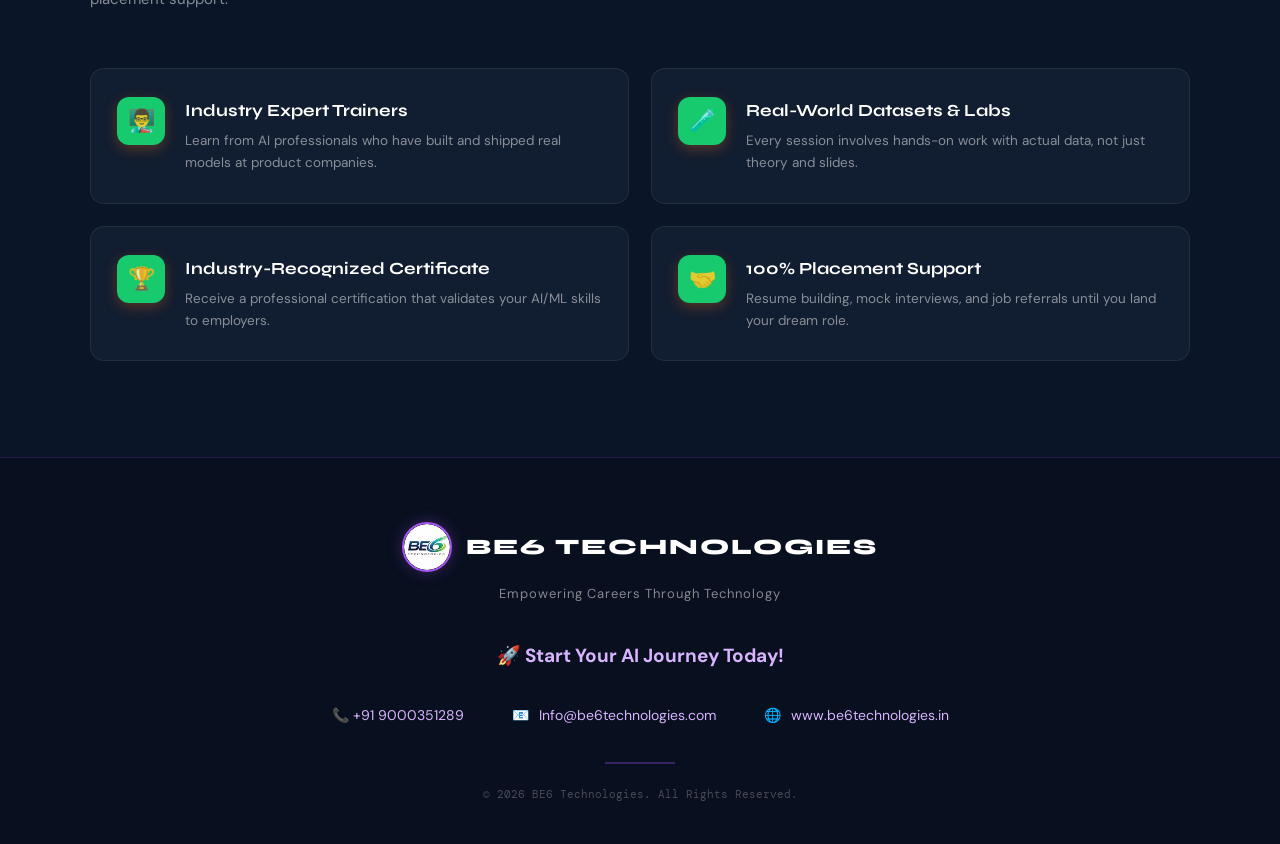
==== commit 3111fd87: "Update AIML.html" ====
--- a/src/html/Modules/AIML.html
+++ b/src/html/Modules/AIML.html
@@ -28,7 +28,6 @@
     --border: rgba(255,255,255,0.07);
     --border-purple: rgba(168,85,247,0.2);
   }
-
   * { margin:0; padding:0; box-sizing:border-box; }
   ::-webkit-scrollbar { width:4px; }
   ::-webkit-scrollbar-track { background:var(--dark-bg); }
@@ -389,6 +388,118 @@
   .footer-contact  { color:#d8b4fe; text-decoration:none; }
   .footer-divider { width:70px; height:2px; background:var(--purple); margin:0 auto 22px; opacity:0.3; }
   .footer-copy { font-size:11px; color:var(--text-dim); font-family:'DM Mono',monospace; }
+
+  /* =========================
+   FORCE MOBILE FIX (FINAL)
+========================= */
+@media (max-width: 768px) {
+
+  /* GLOBAL FIX */
+  * {
+    max-width: 100%;
+  }
+
+  html, body {
+    width: 100%;
+    overflow-x: hidden;
+  }
+
+  /* CONTAINERS */
+  .section-inner,
+  .hero-content {
+    padding: 0 16px !important;
+  }
+
+  /* HERO FIX */
+  .hero {
+    padding: 100px 16px 40px !important;
+  }
+
+  .hero-title {
+    font-size: 30px !important;
+    line-height: 1.2;
+  }
+
+  /* BUTTON FULL WIDTH */
+  .hero-btns {
+    flex-direction: column !important;
+  }
+
+  .btn-primary,
+  .btn-outline {
+    width: 100% !important;
+  }
+
+  /* ===== MAIN ISSUE FIX ===== */
+  /* STATS BAND OVERFLOW */
+  .stats-band {
+    display: grid;
+    grid-template-columns: repeat(2, 1fr) !important;
+  }
+
+  .stat-item {
+    padding: 16px !important;
+  }
+
+  .stat-num {
+    font-size: 24px !important;
+  }
+
+  /* FORCE ALL GRIDS TO STACK */
+  .courses-split,
+  .topics-outer,
+  .audience-grid,
+  .careers-outer,
+  .why-grid {
+    grid-template-columns: 1fr !important;
+  }
+
+  /* TOPIC CHIPS */
+  .topics-grid {
+    grid-template-columns: 1fr !important;
+  }
+
+  /* DURATION FIX */
+  .duration-inner {
+    grid-template-columns: 1fr !important;
+    gap: 20px;
+  }
+
+  .dur-divider {
+    display: none !important;
+  }
+
+  /* NAV FIX */
+  nav {
+    padding: 0 12px !important;
+  }
+
+  .nav-links {
+    display: none !important;
+  }
+
+  .nav-brand {
+    font-size: 14px;
+  }
+
+  /* CARDS SPACING */
+  .course-body,
+  .course-header,
+  .why-card,
+  .audience-card {
+    padding: 16px !important;
+  }
+
+  /* REMOVE HEAVY ELEMENTS */
+  .hero-orb1,
+  .hero-orb2,
+  .hero-orb3,
+  .hero-ring,
+  .hero-particles {
+    display: none !important;
+  }
+}
+  
 </style>
 </head>
 <body>
@@ -405,7 +516,7 @@
     <li><a href="#projects">Projects</a></li>
     <li><a href="#careers">Careers</a></li>
   </ul>
-  <a href="/src/html/index.html" class="nav-cta">←Back to Home</a>
+  <a href="/be6technologies/src/html/index.html" class="nav-cta">←Back to Home</a>
 </nav>
 
 <!-- HERO -->
@@ -429,7 +540,7 @@
       <div class="badge">🏆 Industry Certificate</div>
     </div>
     <div class="hero-btns">
-      <a href="#enroll" class="btn-primary" id="enroll" onclick="window.location.href='/src/html/Register/BE6_Register.html'">Enroll Now →</a>
+      <a href="#enroll" class="btn-primary" id="enroll" onclick="window.location.href='/be6technologies/src/html/Register/BE6_Register.html'">Enroll Now →</a>
       <a href="#curriculum" class="btn-outline">View Curriculum</a>
     </div>
   </div>
@@ -737,4 +848,4 @@
 </footer>
 
 </body>
-</html>+</html>
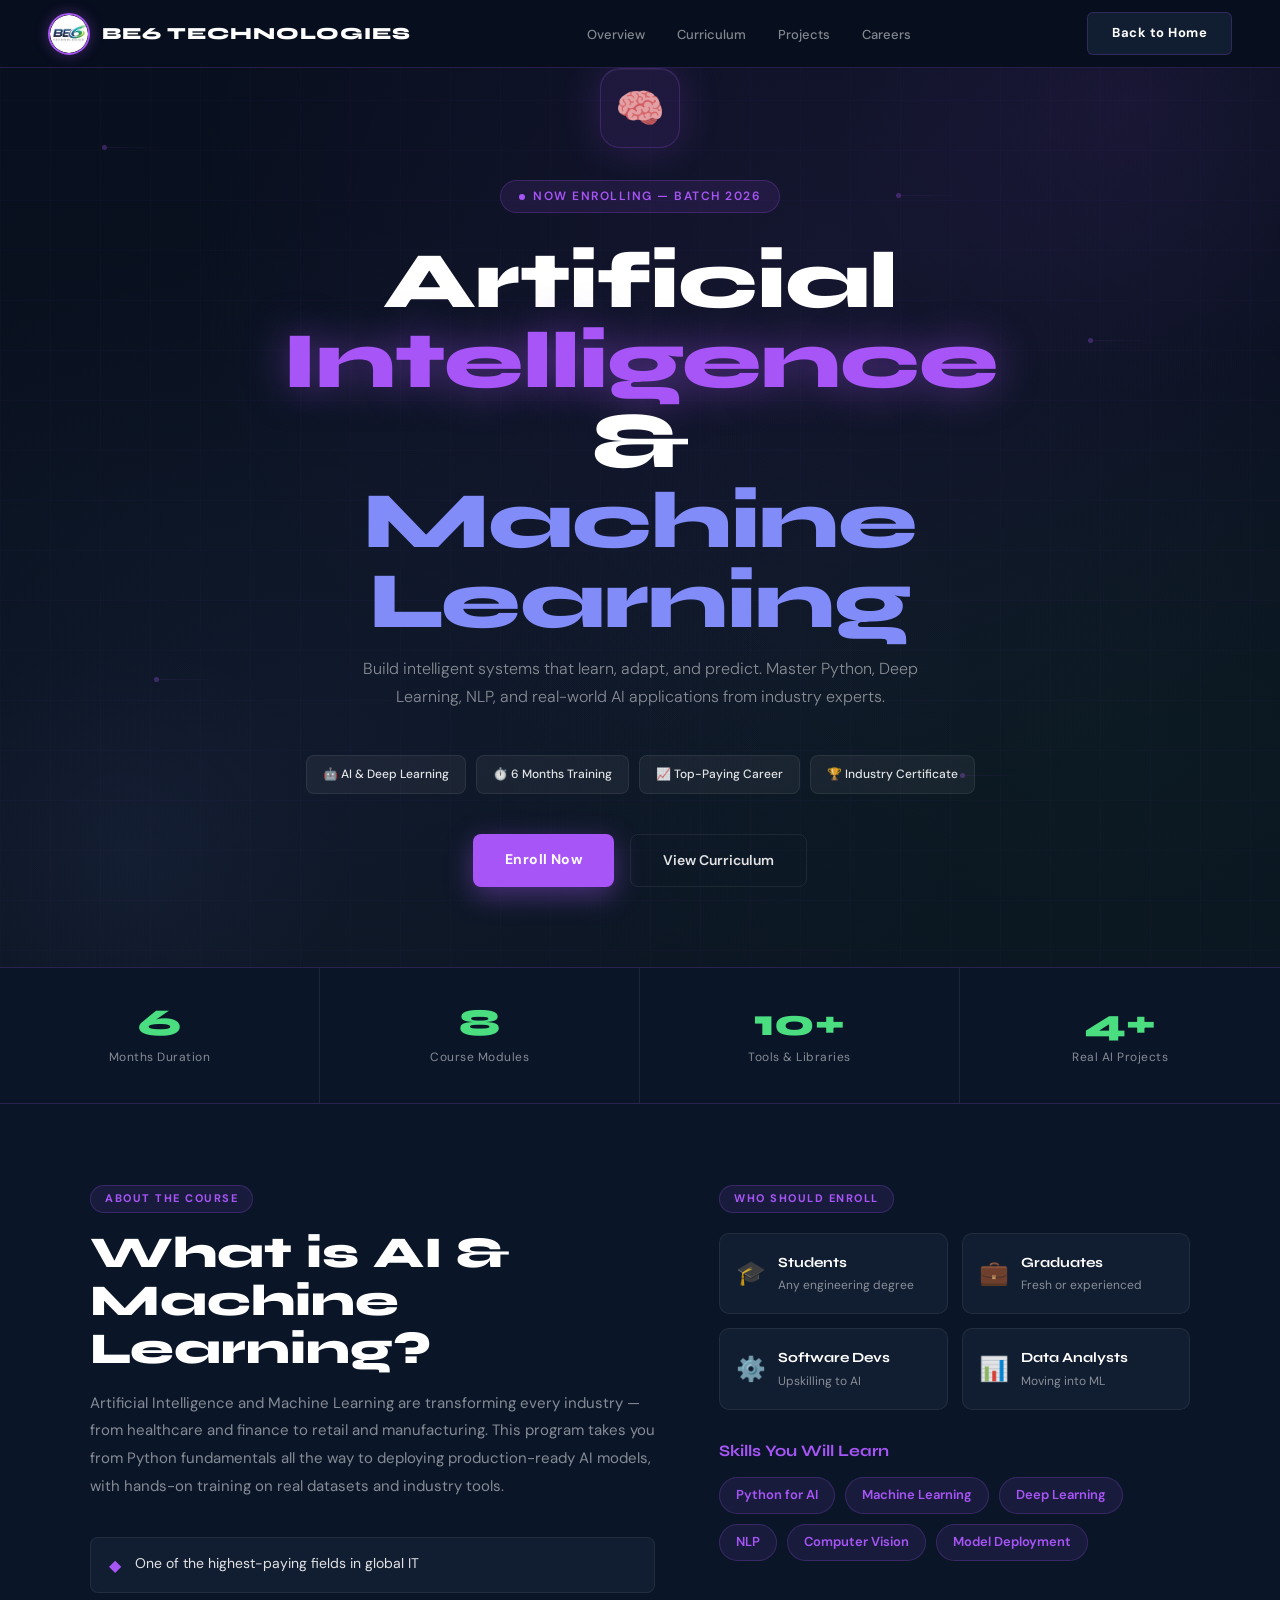
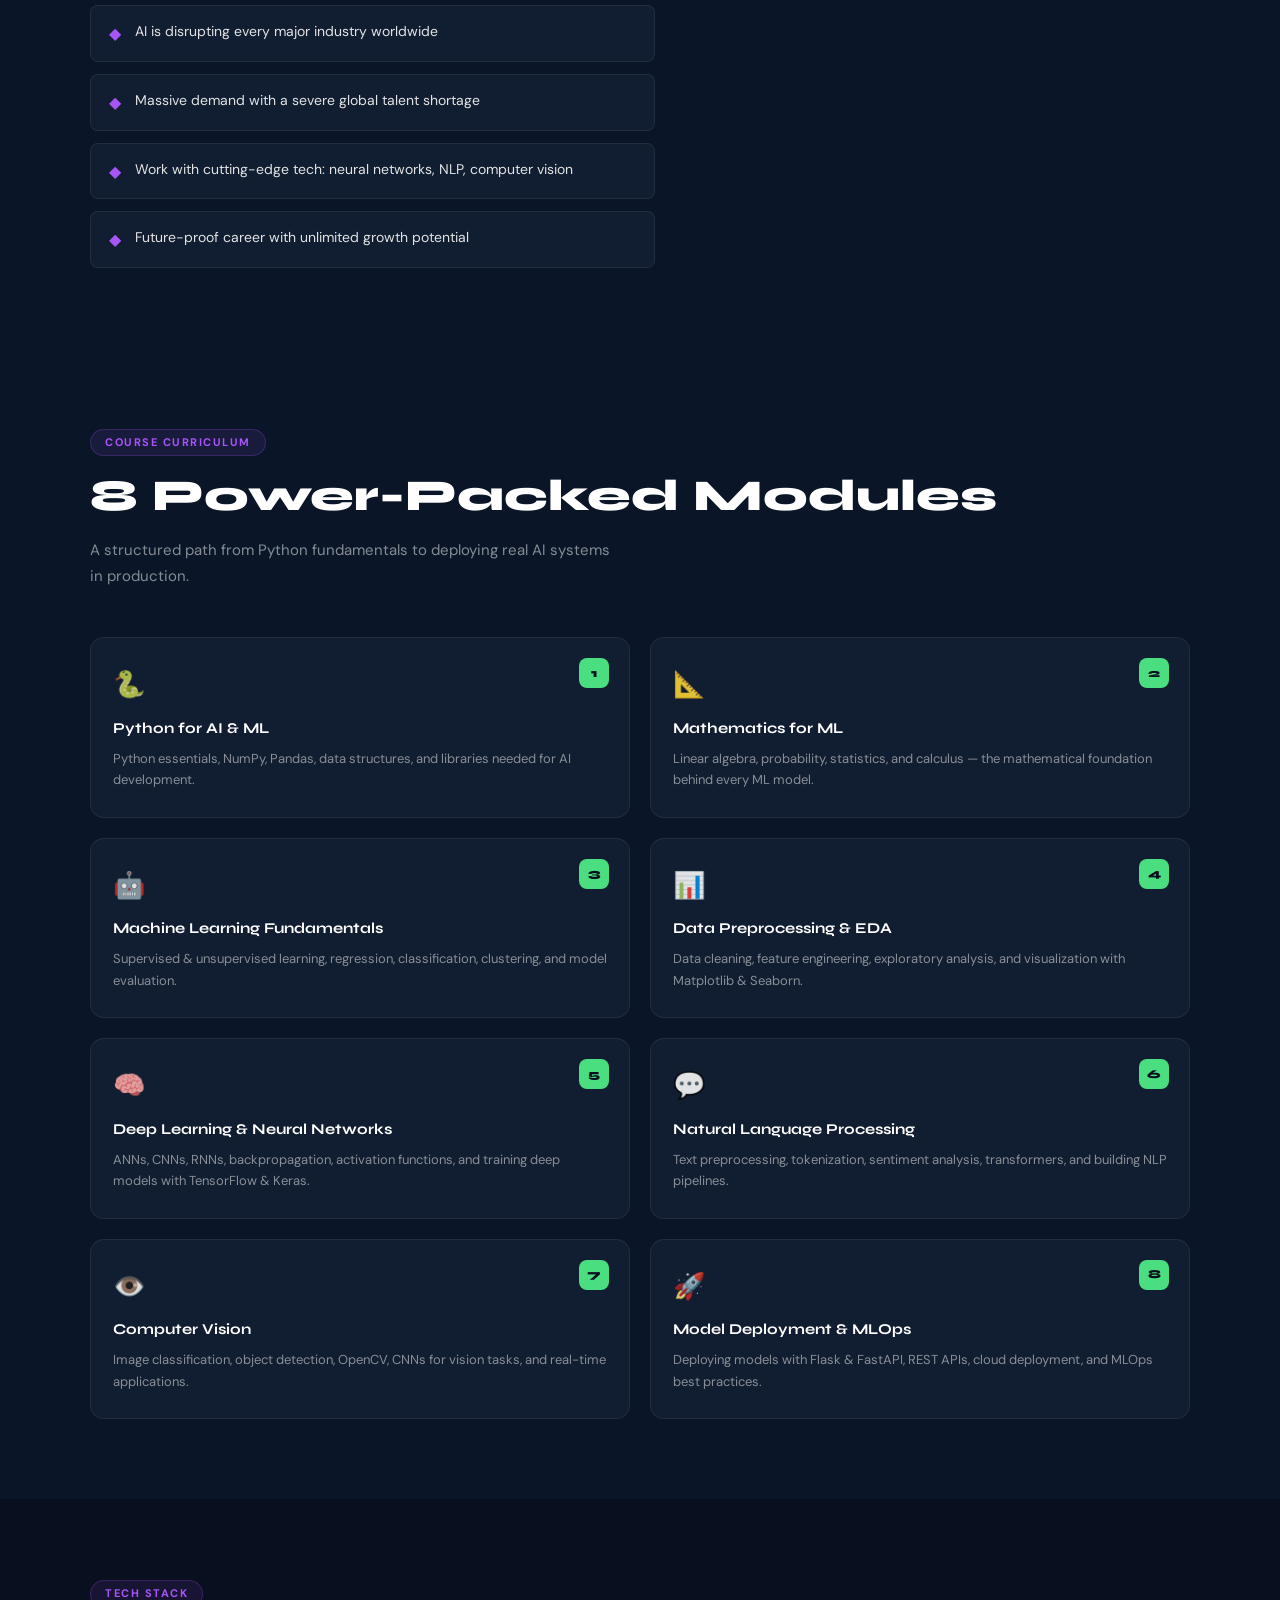
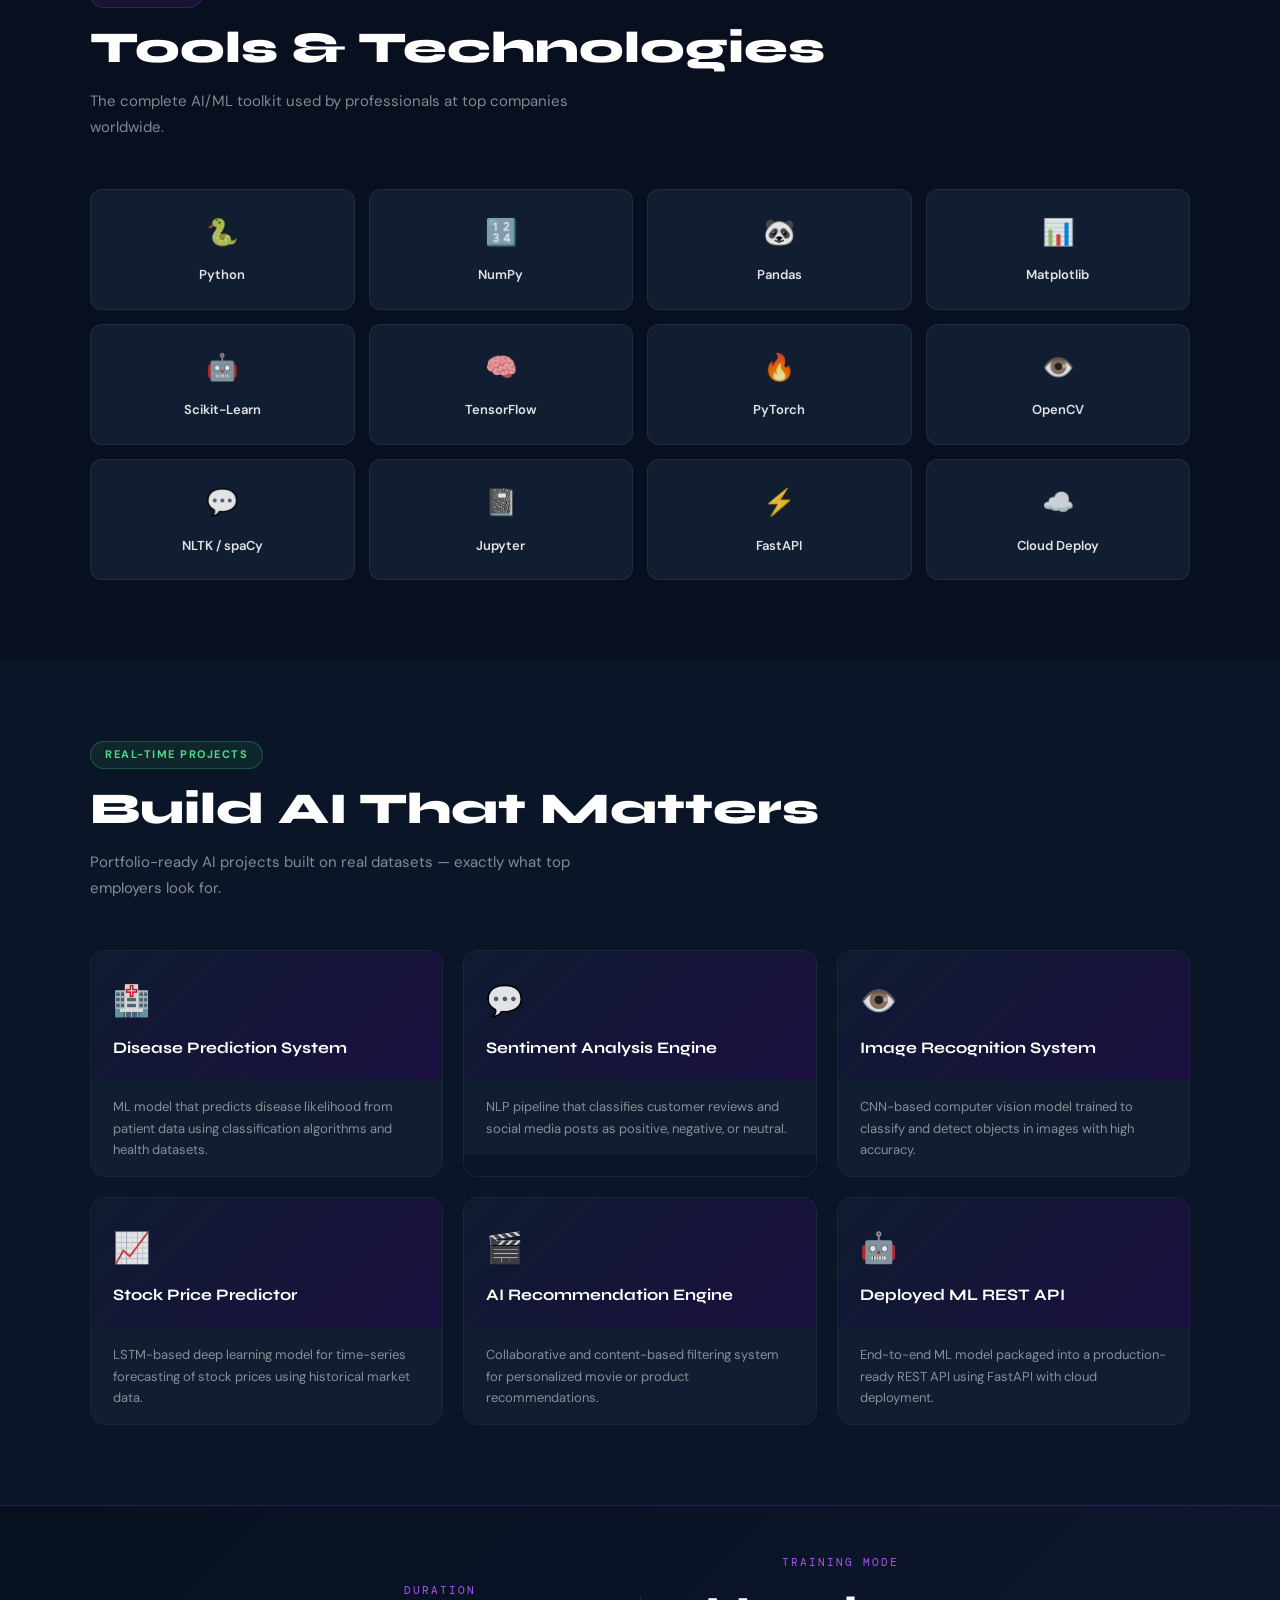
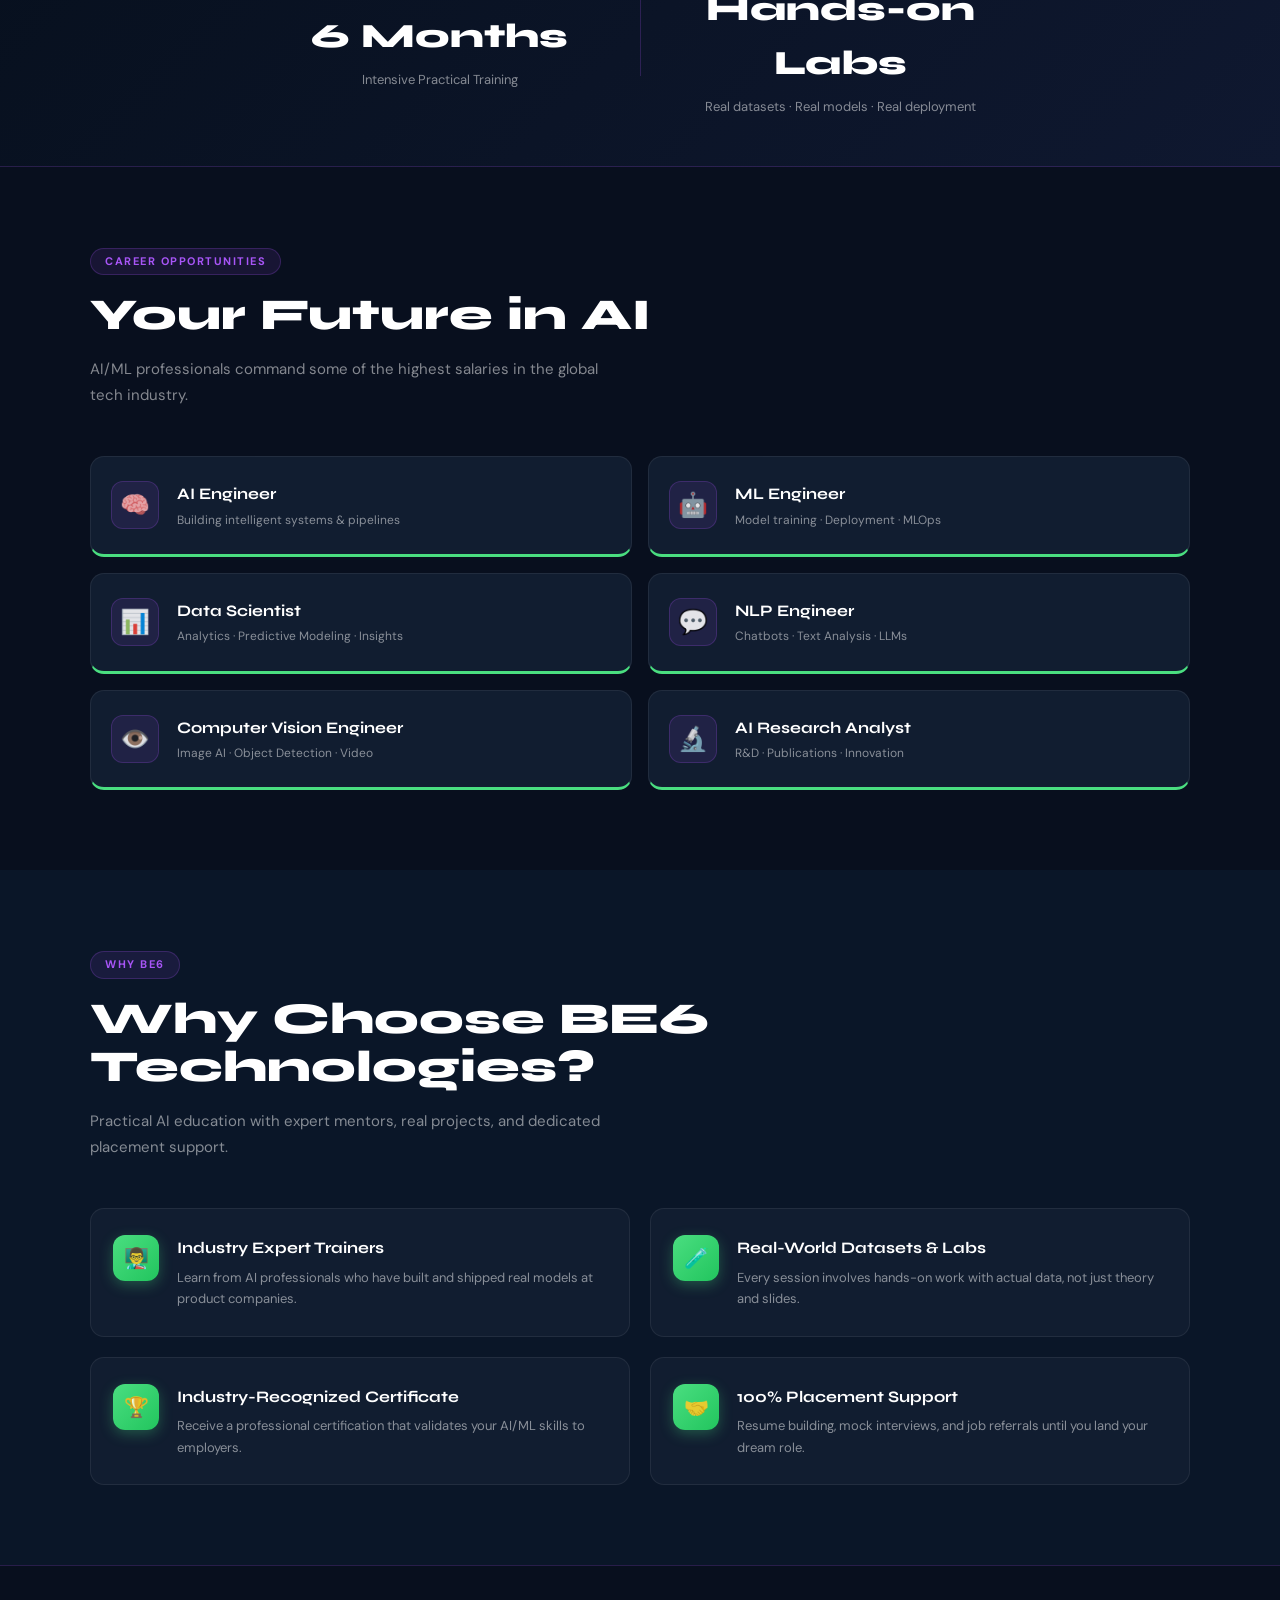
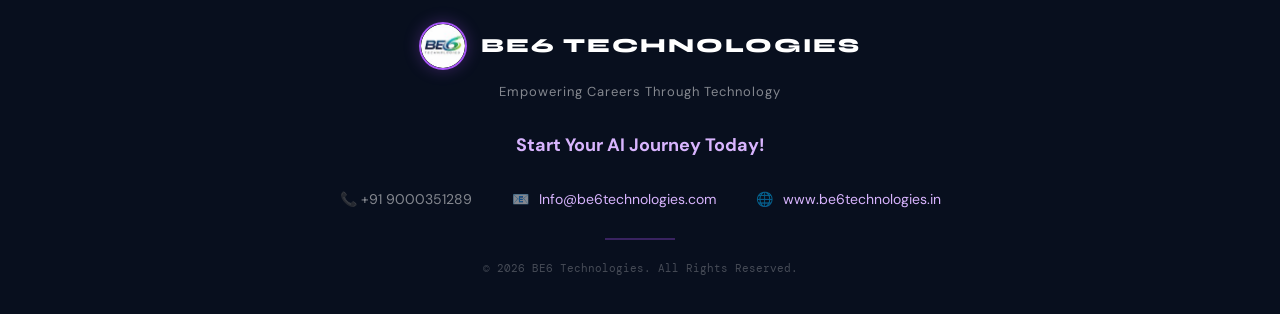
==== commit f6be869d: "Update AIML.html" ====
--- a/src/html/Modules/AIML.html
+++ b/src/html/Modules/AIML.html
@@ -18,9 +18,9 @@
     --purple-glow: rgba(168,85,247,0.06);
     --violet: #818cf8;
     --violet-dim: rgba(129,140,248,0.08);
-    --orange: #16ca6d;
-    --orange-deep: #16ca6d;
-    --orange-subtle: rgba(249,115,22,0.08);
+    --orange: #4ADE80;
+    --orange-deep: #22C55E;
+    --orange-subtle: rgba(74,222,128,0.08);
     --white: #ffffff;
     --text: rgba(255,255,255,0.88);
     --text-muted: rgba(255,255,255,0.5);
@@ -28,6 +28,7 @@
     --border: rgba(255,255,255,0.07);
     --border-purple: rgba(168,85,247,0.2);
   }
+
   * { margin:0; padding:0; box-sizing:border-box; }
   ::-webkit-scrollbar { width:4px; }
   ::-webkit-scrollbar-track { background:var(--dark-bg); }
@@ -39,6 +40,8 @@
     color:var(--text);
     line-height:1.6;
     overflow-x:hidden;
+    width:100%;
+    max-width:100vw;
   }
 
   /* NAV */
@@ -57,13 +60,13 @@
   .nav-links a { color:var(--text-muted); text-decoration:none; font-size:13px; font-weight:500; transition:color 0.2s; }
   .nav-links a:hover { color:var(--purple); }
   .nav-cta {
-    background:var(--orange); color:white;
+    background:var(--navy-card); color:white;
     padding:10px 24px; border-radius:6px;
     font-size:13px; font-weight:700; text-decoration:none;
+    border:1px solid var(--purple-border);
     letter-spacing:0.5px; transition:all 0.2s;
-    box-shadow:0 4px 20px rgba(249,115,22,0.3);
-  }
-  .nav-cta:hover { background:var(--orange-deep); transform:translateY(-1px); }
+  }
+  .nav-cta:hover { background:var(--purple-dim); color:var(--purple); transform:translateY(-1px); }
 
   /* HERO */
   .hero {
@@ -71,7 +74,7 @@
     background:
       radial-gradient(ellipse at 65% 25%, rgba(168,85,247,0.08) 0%, transparent 55%),
       radial-gradient(ellipse at 25% 75%, rgba(129,140,248,0.06) 0%, transparent 50%),
-      radial-gradient(ellipse at 85% 75%, rgba(249,115,22,0.04) 0%, transparent 40%),
+      radial-gradient(ellipse at 85% 75%, rgba(74,222,128,0.04) 0%, transparent 40%),
       linear-gradient(180deg, #080f1e 0%, #0a1420 100%);
     display:flex; align-items:center; justify-content:center;
     text-align:center; position:relative; overflow:hidden;
@@ -84,9 +87,7 @@
       linear-gradient(90deg, rgba(168,85,247,0.6) 1px, transparent 1px);
     background-size:50px 50px;
   }
-  .hero-nodes {
-    position:absolute; inset:0; overflow:hidden; pointer-events:none;
-  }
+  .hero-nodes { position:absolute; inset:0; overflow:hidden; pointer-events:none; }
   .node {
     position:absolute; width:5px; height:5px; border-radius:50%;
     background:var(--purple); opacity:0.3;
@@ -121,7 +122,6 @@
 
   .hero-content { position:relative; z-index:2; max-width:880px; padding:0 24px; }
 
-  /* Brain/AI icon */
   .hero-icon {
     width:80px; height:80px; margin:0 auto 32px;
     background:var(--purple-dim); border:1px solid var(--purple-border);
@@ -147,35 +147,34 @@
 
   .hero-title {
     font-family:'Syne',sans-serif;
-    font-size:clamp(44px,7.5vw,80px); font-weight:800;
+    font-size:clamp(36px,7.5vw,80px); font-weight:800;
     line-height:1.0; color:white; margin-bottom:14px;
-    animation:fadeUp 0.7s 0.1s ease both;
-    letter-spacing:-1px;
+    animation:fadeUp 0.7s 0.1s ease both; letter-spacing:-1px;
   }
   .hero-title .purple { color:var(--purple); text-shadow:0 0 40px rgba(168,85,247,0.5); }
   .hero-title .violet { color:var(--violet); }
 
   .hero-sub {
-    font-size:17px; color:var(--text-muted); font-weight:300;
+    font-size:16px; color:var(--text-muted); font-weight:300;
     max-width:560px; margin:0 auto 44px;
     animation:fadeUp 0.7s 0.2s ease both; line-height:1.75;
   }
 
   .hero-badges {
-    display:flex; flex-wrap:wrap; gap:12px; justify-content:center; margin-bottom:48px;
+    display:flex; flex-wrap:wrap; gap:10px; justify-content:center; margin-bottom:40px;
     animation:fadeUp 0.7s 0.3s ease both;
   }
   .badge {
     display:flex; align-items:center; gap:8px;
     background:rgba(255,255,255,0.05); border:1px solid var(--border);
-    padding:10px 20px; border-radius:8px;
-    color:var(--text); font-size:13px; font-weight:500;
+    padding:9px 16px; border-radius:8px;
+    color:var(--text); font-size:12px; font-weight:500;
   }
 
   .hero-btns { display:flex; gap:16px; justify-content:center; animation:fadeUp 0.7s 0.4s ease both; }
   .btn-primary {
     background:var(--purple); color:white;
-    padding:15px 36px; border-radius:8px;
+    padding:14px 32px; border-radius:8px;
     font-size:14px; font-weight:700; text-decoration:none;
     letter-spacing:0.4px; transition:all 0.2s;
     box-shadow:0 8px 28px rgba(168,85,247,0.4);
@@ -183,12 +182,11 @@
   .btn-primary:hover { background:var(--purple-deep); transform:translateY(-2px); box-shadow:0 12px 40px rgba(168,85,247,0.5); }
   .btn-outline {
     background:transparent; color:var(--text);
-    padding:15px 36px; border-radius:8px;
+    padding:14px 32px; border-radius:8px;
     font-size:14px; font-weight:600; text-decoration:none;
     border:1px solid var(--border); transition:all 0.2s;
   }
   .btn-outline:hover { border-color:var(--purple); color:var(--purple); }
-
   @keyframes fadeUp { from{opacity:0;transform:translateY(22px);} to{opacity:1;transform:translateY(0);} }
 
   /* STATS BAND */
@@ -208,7 +206,7 @@
   .stat-label { font-size:12px; color:var(--text-muted); margin-top:6px; letter-spacing:0.5px; }
 
   /* SECTIONS */
-  section { padding:96px 48px; }
+  section { padding:80px 48px; }
   .section-inner { max-width:1100px; margin:0 auto; }
   .section-tag {
     display:inline-block;
@@ -218,13 +216,13 @@
     margin-bottom:16px;
   }
   .section-tag.orange {
-    background:var(--orange-subtle); border-color:rgba(249,115,22,0.25); color:var(--orange);
+    background:var(--orange-subtle); border-color:rgba(74,222,128,0.25); color:var(--orange);
   }
   .section-title {
-    font-family:'Syne',sans-serif; font-size:clamp(28px,4vw,44px); font-weight:800;
+    font-family:'Syne',sans-serif; font-size:clamp(24px,4vw,44px); font-weight:800;
     color:white; line-height:1.1; margin-bottom:16px;
   }
-  .section-sub { font-size:15px; color:var(--text-muted); max-width:520px; margin-bottom:56px; line-height:1.75; }
+  .section-sub { font-size:15px; color:var(--text-muted); max-width:520px; margin-bottom:48px; line-height:1.75; }
 
   /* OVERVIEW */
   .overview-section { background:var(--navy); }
@@ -246,11 +244,11 @@
   .audience-grid { display:grid; grid-template-columns:1fr 1fr; gap:14px; margin-bottom:28px; }
   .audience-card {
     background:var(--navy-card); border:1px solid var(--border);
-    border-radius:10px; padding:20px 18px;
-    display:flex; align-items:center; gap:14px; transition:all 0.2s;
+    border-radius:10px; padding:18px 16px;
+    display:flex; align-items:center; gap:12px; transition:all 0.2s;
   }
   .audience-card:hover { border-color:var(--purple-border); background:var(--purple-glow); }
-  .audience-emoji { font-size:26px; }
+  .audience-emoji { font-size:24px; }
   .audience-name { font-family:'Syne',sans-serif; font-size:14px; font-weight:700; color:white; }
   .audience-desc { font-size:12px; color:var(--text-muted); margin-top:2px; }
   .skills-label { font-family:'Syne',sans-serif; font-size:16px; font-weight:700; color:var(--purple); margin-bottom:14px; }
@@ -264,10 +262,10 @@
 
   /* CURRICULUM */
   .curriculum-section { background:var(--navy); }
-  .modules-grid { display:grid; grid-template-columns:repeat(2,1fr); gap:22px; }
+  .modules-grid { display:grid; grid-template-columns:repeat(2,1fr); gap:20px; }
   .module-card {
     background:var(--navy-card); border:1px solid var(--border);
-    border-radius:14px; padding:28px 26px; position:relative;
+    border-radius:14px; padding:26px 22px; position:relative;
     transition:all 0.25s; overflow:hidden;
   }
   .module-card::before {
@@ -278,44 +276,41 @@
   .module-card:hover { border-color:var(--purple-border); transform:translateY(-3px); box-shadow:0 12px 40px rgba(168,85,247,0.1); }
   .module-card:hover::before { opacity:1; }
   .module-num {
-    position:absolute; top:22px; right:22px;
-    width:32px; height:32px; border-radius:8px;
-    background:var(--orange); color:white;
+    position:absolute; top:20px; right:20px;
+    width:30px; height:30px; border-radius:8px;
+    background:var(--orange); color:var(--dark-bg);
     display:flex; align-items:center; justify-content:center;
-    font-size:13px; font-weight:800; font-family:'Syne',sans-serif;
-  }
-  .module-icon { font-size:28px; margin-bottom:12px; display:block; }
-  .module-name { font-family:'Syne',sans-serif; font-size:16px; font-weight:700; color:white; margin-bottom:8px; }
-  .module-desc { font-size:13.5px; color:var(--text-muted); line-height:1.65; }
+    font-size:12px; font-weight:800; font-family:'Syne',sans-serif;
+  }
+  .module-icon { font-size:26px; margin-bottom:10px; display:block; }
+  .module-name { font-family:'Syne',sans-serif; font-size:15px; font-weight:700; color:white; margin-bottom:8px; }
+  .module-desc { font-size:13px; color:var(--text-muted); line-height:1.65; }
 
   /* TECH */
   .tech-section { background:var(--dark-bg); }
-  .tech-grid { display:grid; grid-template-columns:repeat(4,1fr); gap:16px; }
+  .tech-grid { display:grid; grid-template-columns:repeat(4,1fr); gap:14px; }
   .tech-card {
     background:var(--navy-card); border:1px solid var(--border);
-    border-radius:12px; padding:26px 16px; text-align:center;
+    border-radius:12px; padding:22px 12px; text-align:center;
     transition:all 0.2s;
   }
   .tech-card:hover { border-color:var(--purple-border); box-shadow:0 4px 20px rgba(168,85,247,0.1); transform:translateY(-2px); }
-  .tech-emoji { font-size:28px; margin-bottom:10px; display:block; }
-  .tech-name { font-size:14px; font-weight:600; color:var(--text); }
+  .tech-emoji { font-size:26px; margin-bottom:8px; display:block; }
+  .tech-name { font-size:13px; font-weight:600; color:var(--text); }
 
   /* PROJECTS */
   .projects-section { background:var(--navy); }
-  .projects-grid { display:grid; grid-template-columns:repeat(3,1fr); gap:22px; }
+  .projects-grid { display:grid; grid-template-columns:repeat(3,1fr); gap:20px; }
   .project-card {
-    border-radius:16px; overflow:hidden; border:1px solid var(--border);
+    border-radius:14px; overflow:hidden; border:1px solid var(--border);
     transition:all 0.25s;
   }
   .project-card:hover { transform:translateY(-4px); box-shadow:0 16px 48px rgba(168,85,247,0.12); border-color:var(--purple-border); }
-  .project-top {
-    background:linear-gradient(135deg, #0f1a30, #1a1040);
-    padding:28px 24px 22px;
-  }
-  .project-emoji { font-size:32px; }
-  .project-name { font-family:'Syne',sans-serif; font-size:17px; font-weight:700; color:white; margin-top:10px; }
-  .project-bottom { padding:18px 24px; background:var(--navy-card); }
-  .project-desc { font-size:13.5px; color:var(--text-muted); line-height:1.65; }
+  .project-top { background:linear-gradient(135deg, #0f1a30, #1a1040); padding:26px 22px 20px; }
+  .project-emoji { font-size:30px; }
+  .project-name { font-family:'Syne',sans-serif; font-size:16px; font-weight:700; color:white; margin-top:10px; }
+  .project-bottom { padding:16px 22px; background:var(--navy-card); }
+  .project-desc { font-size:13px; color:var(--text-muted); line-height:1.65; }
 
   /* DURATION BAND */
   .duration-band {
@@ -327,179 +322,157 @@
   .duration-inner { max-width:800px; margin:0 auto; display:grid; grid-template-columns:1fr 1px 1fr; gap:0; align-items:center; text-align:center; }
   .dur-divider { background:var(--purple-border); height:80px; align-self:center; }
   .dur-label { font-size:11px; letter-spacing:2px; color:var(--purple); text-transform:uppercase; margin-bottom:10px; font-family:'DM Mono',monospace; }
-  .dur-value { font-family:'Syne',sans-serif; font-size:36px; font-weight:800; color:white; }
+  .dur-value { font-family:'Syne',sans-serif; font-size:34px; font-weight:800; color:white; }
   .dur-sub { font-size:13px; color:var(--text-muted); margin-top:6px; }
 
   /* CAREERS */
   .careers-section { background:var(--dark-bg); }
-  .careers-grid { display:grid; grid-template-columns:repeat(2,1fr); gap:18px; }
+  .careers-grid { display:grid; grid-template-columns:repeat(2,1fr); gap:16px; }
   .career-card {
     background:var(--navy-card); border:1px solid var(--border);
-    border-radius:14px; padding:28px 26px;
-    display:flex; align-items:center; gap:20px;
+    border-radius:14px; padding:24px 20px;
+    display:flex; align-items:center; gap:18px;
     border-bottom:3px solid var(--orange); transition:all 0.25s;
   }
   .career-card:hover { border-color:var(--purple-border); background:var(--purple-glow); transform:translateY(-2px); box-shadow:0 10px 32px rgba(168,85,247,0.1); }
   .career-icon {
-    width:52px; height:52px; border-radius:12px;
+    width:48px; height:48px; border-radius:12px;
     background:var(--purple-dim); border:1px solid var(--purple-border);
     display:flex; align-items:center; justify-content:center;
-    font-size:26px; flex-shrink:0;
-  }
-  .career-name { font-family:'Syne',sans-serif; font-size:18px; font-weight:700; color:white; margin-bottom:4px; }
-  .career-sub { font-size:13px; color:var(--text-muted); }
+    font-size:24px; flex-shrink:0;
+  }
+  .career-name { font-family:'Syne',sans-serif; font-size:16px; font-weight:700; color:white; margin-bottom:4px; }
+  .career-sub { font-size:12px; color:var(--text-muted); }
 
   /* WHY US */
   .why-section { background:var(--navy); }
-  .why-grid { display:grid; grid-template-columns:repeat(2,1fr); gap:22px; }
+  .why-grid { display:grid; grid-template-columns:repeat(2,1fr); gap:20px; }
   .why-card {
     background:var(--navy-card); border:1px solid var(--border);
-    border-radius:14px; padding:28px 26px;
-    display:flex; gap:20px; align-items:flex-start; transition:all 0.25s;
-  }
-  .why-card:hover { border-color:var(--orange); box-shadow:0 8px 28px rgba(249,115,22,0.08); }
+    border-radius:14px; padding:26px 22px;
+    display:flex; gap:18px; align-items:flex-start; transition:all 0.25s;
+  }
+  .why-card:hover { border-color:var(--orange); box-shadow:0 8px 28px rgba(74,222,128,0.08); }
   .why-icon-wrap {
-    width:48px; height:48px; border-radius:12px;
+    width:46px; height:46px; border-radius:12px;
     background:linear-gradient(135deg, var(--orange), var(--orange-deep));
     display:flex; align-items:center; justify-content:center;
-    font-size:22px; flex-shrink:0;
-    box-shadow:0 4px 14px rgba(249,115,22,0.3);
-  }
-  .why-name { font-family:'Syne',sans-serif; font-size:17px; font-weight:700; color:white; margin-bottom:6px; }
-  .why-desc { font-size:13.5px; color:var(--text-muted); line-height:1.65; }
+    font-size:20px; flex-shrink:0;
+    box-shadow:0 4px 14px rgba(74,222,128,0.3);
+  }
+  .why-name { font-family:'Syne',sans-serif; font-size:16px; font-weight:700; color:white; margin-bottom:6px; }
+  .why-desc { font-size:13px; color:var(--text-muted); line-height:1.65; }
 
   /* FOOTER */
   footer {
     background:var(--dark-bg);
     border-top:1px solid var(--border-purple);
-    padding:64px 48px 40px; text-align:center;
+    padding:56px 48px 36px; text-align:center;
   }
   .footer-logo { display:flex; align-items:center; justify-content:center; gap:14px; margin-bottom:12px; }
-  .footer-logo img { width:50px; height:50px; border-radius:50%; border:2px solid var(--purple); box-shadow:0 0 16px rgba(168,85,247,0.3); }
-  .footer-brand { font-family:'Syne',sans-serif; font-size:22px; font-weight:800; color:white; letter-spacing:2px; }
-  .footer-tagline { font-size:13px; color:var(--text-muted); letter-spacing:1px; margin-bottom:36px; }
-  .footer-cta { font-size:19px; font-weight:700; color:#d8b4fe; margin-bottom:32px; }
-  .footer-contacts { display:flex; justify-content:center; gap:48px; margin-bottom:36px; }
+  .footer-logo img { width:48px; height:48px; border-radius:50%; border:2px solid var(--purple); box-shadow:0 0 16px rgba(168,85,247,0.3); }
+  .footer-brand { font-family:'Syne',sans-serif; font-size:20px; font-weight:800; color:white; letter-spacing:2px; }
+  .footer-tagline { font-size:13px; color:var(--text-muted); letter-spacing:1px; margin-bottom:28px; }
+  .footer-cta { font-size:18px; font-weight:700; color:#d8b4fe; margin-bottom:28px; }
+  .footer-contacts { display:flex; justify-content:center; gap:40px; margin-bottom:28px; flex-wrap:wrap; }
   .footer-contact { display:flex; align-items:center; gap:10px; font-size:14px; color:var(--text-muted); }
   .footer-contact a { color:#d8b4fe; text-decoration:none; }
   .footer-contact a:hover { color:var(--purple); }
-  .footer-contact a { color:#d8b4fe; text-decoration:none; }
-
-  .footer-contact  { color:#d8b4fe; text-decoration:none; }
-  .footer-divider { width:70px; height:2px; background:var(--purple); margin:0 auto 22px; opacity:0.3; }
+  .footer-divider { width:70px; height:2px; background:var(--purple); margin:0 auto 20px; opacity:0.3; }
   .footer-copy { font-size:11px; color:var(--text-dim); font-family:'DM Mono',monospace; }
 
-  /* =========================
-   FORCE MOBILE FIX (FINAL)
-========================= */
-@media (max-width: 768px) {
-
-  /* GLOBAL FIX */
-  * {
-    max-width: 100%;
-  }
-
-  html, body {
-    width: 100%;
-    overflow-x: hidden;
-  }
-
-  /* CONTAINERS */
-  .section-inner,
-  .hero-content {
-    padding: 0 16px !important;
-  }
-
-  /* HERO FIX */
-  .hero {
-    padding: 100px 16px 40px !important;
-  }
-
-  .hero-title {
-    font-size: 30px !important;
-    line-height: 1.2;
-  }
-
-  /* BUTTON FULL WIDTH */
-  .hero-btns {
-    flex-direction: column !important;
-  }
-
-  .btn-primary,
-  .btn-outline {
-    width: 100% !important;
-  }
-
-  /* ===== MAIN ISSUE FIX ===== */
-  /* STATS BAND OVERFLOW */
-  .stats-band {
-    display: grid;
-    grid-template-columns: repeat(2, 1fr) !important;
-  }
-
-  .stat-item {
-    padding: 16px !important;
-  }
-
-  .stat-num {
-    font-size: 24px !important;
-  }
-
-  /* FORCE ALL GRIDS TO STACK */
-  .courses-split,
-  .topics-outer,
-  .audience-grid,
-  .careers-outer,
-  .why-grid {
-    grid-template-columns: 1fr !important;
-  }
-
-  /* TOPIC CHIPS */
-  .topics-grid {
-    grid-template-columns: 1fr !important;
-  }
-
-  /* DURATION FIX */
-  .duration-inner {
-    grid-template-columns: 1fr !important;
-    gap: 20px;
-  }
-
-  .dur-divider {
-    display: none !important;
-  }
-
-  /* NAV FIX */
-  nav {
-    padding: 0 12px !important;
-  }
-
-  .nav-links {
-    display: none !important;
-  }
-
-  .nav-brand {
-    font-size: 14px;
-  }
-
-  /* CARDS SPACING */
-  .course-body,
-  .course-header,
-  .why-card,
-  .audience-card {
-    padding: 16px !important;
-  }
-
-  /* REMOVE HEAVY ELEMENTS */
-  .hero-orb1,
-  .hero-orb2,
-  .hero-orb3,
-  .hero-ring,
-  .hero-particles {
-    display: none !important;
-  }
-}
-  
+  /* ── MOBILE RESPONSIVE ─────────────────────────────────── */
+  @media (max-width: 768px) {
+    /* NAV */
+    nav { padding:0 16px; height:60px; }
+    .nav-links { display:none; }
+    .nav-brand { font-size:13px; letter-spacing:0.5px; }
+    .nav-logo img { width:34px; height:34px; }
+    .nav-cta { padding:8px 14px; font-size:11px; }
+
+    /* HERO */
+    .hero { padding-top:60px; min-height:100svh; }
+    .hero-content { padding:0 16px; }
+    .hero-icon { width:64px; height:64px; font-size:32px; margin-bottom:20px; }
+    .hero-eyebrow { font-size:10px; padding:5px 12px; margin-bottom:18px; letter-spacing:1px; }
+    .hero-title { font-size:clamp(30px,9vw,48px); letter-spacing:-0.5px; margin-bottom:12px; }
+    .hero-sub { font-size:14px; margin-bottom:24px; }
+    .hero-badges { gap:8px; margin-bottom:24px; }
+    .badge { padding:8px 12px; font-size:11px; }
+    .hero-btns { flex-direction:column; align-items:center; gap:10px; }
+    .btn-primary, .btn-outline { width:100%; max-width:280px; text-align:center; padding:13px 20px; }
+    .hero-nodes, .hero-orb2 { display:none; }
+    .hero-orb1 { width:250px; height:250px; }
+
+    /* STATS BAND */
+    .stats-band { grid-template-columns:repeat(2,1fr); }
+    .stat-item { padding:20px 10px; border-right:none; border-bottom:1px solid var(--border); }
+    .stat-item:nth-child(odd) { border-right:1px solid var(--border); }
+    .stat-item:nth-child(3), .stat-item:nth-child(4) { border-bottom:none; }
+    .stat-num { font-size:26px; }
+    .stat-label { font-size:11px; }
+
+    /* SECTIONS */
+    section { padding:48px 16px; }
+    .section-title { font-size:clamp(20px,6vw,32px); }
+    .section-sub { font-size:14px; margin-bottom:28px; }
+
+    /* OVERVIEW */
+    .overview-grid { grid-template-columns:1fr; gap:32px; }
+    .overview-desc { font-size:14px; margin-bottom:24px; }
+
+    /* AUDIENCE */
+    .audience-outer { grid-template-columns:1fr; gap:32px; }
+    .audience-grid { grid-template-columns:1fr 1fr; gap:10px; }
+    .audience-card { padding:14px 12px; gap:10px; }
+    .audience-emoji { font-size:20px; }
+    .audience-name { font-size:13px; }
+
+    /* MODULES */
+    .modules-grid { grid-template-columns:1fr; gap:12px; }
+    .module-card { padding:20px 16px; }
+    .module-name { font-size:14px; }
+    .module-desc { font-size:12px; }
+
+    /* TECH */
+    .tech-grid { grid-template-columns:repeat(3,1fr); gap:10px; }
+    .tech-card { padding:16px 8px; }
+    .tech-emoji { font-size:22px; margin-bottom:6px; }
+    .tech-name { font-size:11px; }
+
+    /* PROJECTS */
+    .projects-grid { grid-template-columns:1fr; gap:14px; }
+    .project-top { padding:22px 18px 18px; }
+    .project-bottom { padding:14px 18px; }
+
+    /* DURATION BAND */
+    .duration-band { padding:32px 16px; }
+    .duration-inner { grid-template-columns:1fr; gap:28px; }
+    .dur-divider { display:none; }
+    .dur-value { font-size:26px; }
+
+    /* CAREERS */
+    .careers-grid { grid-template-columns:1fr; gap:12px; }
+    .career-card { padding:18px 16px; gap:14px; }
+    .career-icon { width:44px; height:44px; font-size:22px; }
+    .career-name { font-size:15px; }
+
+    /* WHY US */
+    .why-grid { grid-template-columns:1fr; gap:12px; }
+    .why-card { padding:20px 16px; }
+
+    /* FOOTER */
+    footer { padding:40px 16px 28px; }
+    .footer-contacts { flex-direction:column; gap:12px; align-items:center; }
+    .footer-brand { font-size:16px; }
+    .footer-cta { font-size:15px; }
+  }
+
+  @media (max-width: 480px) {
+    .hero-title { font-size:clamp(26px,10vw,38px); }
+    .tech-grid { grid-template-columns:repeat(2,1fr); }
+    .audience-grid { grid-template-columns:1fr; }
+  }
 </style>
 </head>
 <body>
@@ -516,7 +489,7 @@
     <li><a href="#projects">Projects</a></li>
     <li><a href="#careers">Careers</a></li>
   </ul>
-  <a href="/be6technologies/src/html/index.html" class="nav-cta">←Back to Home</a>
+  <a href="/be6technologies/src/html/index.html" class="nav-cta">Back to Home</a>
 </nav>
 
 <!-- HERO -->
@@ -540,7 +513,7 @@
       <div class="badge">🏆 Industry Certificate</div>
     </div>
     <div class="hero-btns">
-      <a href="#enroll" class="btn-primary" id="enroll" onclick="window.location.href='/be6technologies/src/html/Register/BE6_Register.html'">Enroll Now →</a>
+      <a href="#enroll" class="btn-primary" id="enroll" onclick="window.location.href='/be6technologies/src/html/Register/BE6_Register.html'">Enroll Now</a>
       <a href="#curriculum" class="btn-outline">View Curriculum</a>
     </div>
   </div>
@@ -599,54 +572,14 @@
     <h2 class="section-title">8 Power-Packed Modules</h2>
     <p class="section-sub">A structured path from Python fundamentals to deploying real AI systems in production.</p>
     <div class="modules-grid">
-      <div class="module-card">
-        <div class="module-num">1</div>
-        <span class="module-icon">🐍</span>
-        <div class="module-name">Python for AI & ML</div>
-        <div class="module-desc">Python essentials, NumPy, Pandas, data structures, and libraries needed for AI development.</div>
-      </div>
-      <div class="module-card">
-        <div class="module-num">2</div>
-        <span class="module-icon">📐</span>
-        <div class="module-name">Mathematics for ML</div>
-        <div class="module-desc">Linear algebra, probability, statistics, and calculus — the mathematical foundation behind every ML model.</div>
-      </div>
-      <div class="module-card">
-        <div class="module-num">3</div>
-        <span class="module-icon">🤖</span>
-        <div class="module-name">Machine Learning Fundamentals</div>
-        <div class="module-desc">Supervised & unsupervised learning, regression, classification, clustering, and model evaluation.</div>
-      </div>
-      <div class="module-card">
-        <div class="module-num">4</div>
-        <span class="module-icon">📊</span>
-        <div class="module-name">Data Preprocessing & EDA</div>
-        <div class="module-desc">Data cleaning, feature engineering, exploratory analysis, and visualization with Matplotlib & Seaborn.</div>
-      </div>
-      <div class="module-card">
-        <div class="module-num">5</div>
-        <span class="module-icon">🧠</span>
-        <div class="module-name">Deep Learning & Neural Networks</div>
-        <div class="module-desc">ANNs, CNNs, RNNs, backpropagation, activation functions, and training deep models with TensorFlow & Keras.</div>
-      </div>
-      <div class="module-card">
-        <div class="module-num">6</div>
-        <span class="module-icon">💬</span>
-        <div class="module-name">Natural Language Processing</div>
-        <div class="module-desc">Text preprocessing, tokenization, sentiment analysis, transformers, and building NLP pipelines.</div>
-      </div>
-      <div class="module-card">
-        <div class="module-num">7</div>
-        <span class="module-icon">👁️</span>
-        <div class="module-name">Computer Vision</div>
-        <div class="module-desc">Image classification, object detection, OpenCV, CNNs for vision tasks, and real-time applications.</div>
-      </div>
-      <div class="module-card">
-        <div class="module-num">8</div>
-        <span class="module-icon">🚀</span>
-        <div class="module-name">Model Deployment & MLOps</div>
-        <div class="module-desc">Deploying models with Flask & FastAPI, REST APIs, cloud deployment, and MLOps best practices.</div>
-      </div>
+      <div class="module-card"><div class="module-num">1</div><span class="module-icon">🐍</span><div class="module-name">Python for AI & ML</div><div class="module-desc">Python essentials, NumPy, Pandas, data structures, and libraries needed for AI development.</div></div>
+      <div class="module-card"><div class="module-num">2</div><span class="module-icon">📐</span><div class="module-name">Mathematics for ML</div><div class="module-desc">Linear algebra, probability, statistics, and calculus — the mathematical foundation behind every ML model.</div></div>
+      <div class="module-card"><div class="module-num">3</div><span class="module-icon">🤖</span><div class="module-name">Machine Learning Fundamentals</div><div class="module-desc">Supervised & unsupervised learning, regression, classification, clustering, and model evaluation.</div></div>
+      <div class="module-card"><div class="module-num">4</div><span class="module-icon">📊</span><div class="module-name">Data Preprocessing & EDA</div><div class="module-desc">Data cleaning, feature engineering, exploratory analysis, and visualization with Matplotlib & Seaborn.</div></div>
+      <div class="module-card"><div class="module-num">5</div><span class="module-icon">🧠</span><div class="module-name">Deep Learning & Neural Networks</div><div class="module-desc">ANNs, CNNs, RNNs, backpropagation, activation functions, and training deep models with TensorFlow & Keras.</div></div>
+      <div class="module-card"><div class="module-num">6</div><span class="module-icon">💬</span><div class="module-name">Natural Language Processing</div><div class="module-desc">Text preprocessing, tokenization, sentiment analysis, transformers, and building NLP pipelines.</div></div>
+      <div class="module-card"><div class="module-num">7</div><span class="module-icon">👁️</span><div class="module-name">Computer Vision</div><div class="module-desc">Image classification, object detection, OpenCV, CNNs for vision tasks, and real-time applications.</div></div>
+      <div class="module-card"><div class="module-num">8</div><span class="module-icon">🚀</span><div class="module-name">Model Deployment & MLOps</div><div class="module-desc">Deploying models with Flask & FastAPI, REST APIs, cloud deployment, and MLOps best practices.</div></div>
     </div>
   </div>
 </section>
@@ -681,60 +614,12 @@
     <h2 class="section-title">Build AI That Matters</h2>
     <p class="section-sub">Portfolio-ready AI projects built on real datasets — exactly what top employers look for.</p>
     <div class="projects-grid">
-      <div class="project-card">
-        <div class="project-top">
-          <div class="project-emoji">🏥</div>
-          <div class="project-name">Disease Prediction System</div>
-        </div>
-        <div class="project-bottom">
-          <div class="project-desc">ML model that predicts disease likelihood from patient data using classification algorithms and health datasets.</div>
-        </div>
-      </div>
-      <div class="project-card">
-        <div class="project-top">
-          <div class="project-emoji">💬</div>
-          <div class="project-name">Sentiment Analysis Engine</div>
-        </div>
-        <div class="project-bottom">
-          <div class="project-desc">NLP pipeline that classifies customer reviews and social media posts as positive, negative, or neutral.</div>
-        </div>
-      </div>
-      <div class="project-card">
-        <div class="project-top">
-          <div class="project-emoji">👁️</div>
-          <div class="project-name">Image Recognition System</div>
-        </div>
-        <div class="project-bottom">
-          <div class="project-desc">CNN-based computer vision model trained to classify and detect objects in images with high accuracy.</div>
-        </div>
-      </div>
-      <div class="project-card">
-        <div class="project-top">
-          <div class="project-emoji">📈</div>
-          <div class="project-name">Stock Price Predictor</div>
-        </div>
-        <div class="project-bottom">
-          <div class="project-desc">LSTM-based deep learning model for time-series forecasting of stock prices using historical market data.</div>
-        </div>
-      </div>
-      <div class="project-card">
-        <div class="project-top">
-          <div class="project-emoji">🎬</div>
-          <div class="project-name">AI Recommendation Engine</div>
-        </div>
-        <div class="project-bottom">
-          <div class="project-desc">Collaborative and content-based filtering system for personalized movie or product recommendations.</div>
-        </div>
-      </div>
-      <div class="project-card">
-        <div class="project-top">
-          <div class="project-emoji">🤖</div>
-          <div class="project-name">Deployed ML REST API</div>
-        </div>
-        <div class="project-bottom">
-          <div class="project-desc">End-to-end ML model packaged into a production-ready REST API using FastAPI with cloud deployment.</div>
-        </div>
-      </div>
+      <div class="project-card"><div class="project-top"><div class="project-emoji">🏥</div><div class="project-name">Disease Prediction System</div></div><div class="project-bottom"><div class="project-desc">ML model that predicts disease likelihood from patient data using classification algorithms and health datasets.</div></div></div>
+      <div class="project-card"><div class="project-top"><div class="project-emoji">💬</div><div class="project-name">Sentiment Analysis Engine</div></div><div class="project-bottom"><div class="project-desc">NLP pipeline that classifies customer reviews and social media posts as positive, negative, or neutral.</div></div></div>
+      <div class="project-card"><div class="project-top"><div class="project-emoji">👁️</div><div class="project-name">Image Recognition System</div></div><div class="project-bottom"><div class="project-desc">CNN-based computer vision model trained to classify and detect objects in images with high accuracy.</div></div></div>
+      <div class="project-card"><div class="project-top"><div class="project-emoji">📈</div><div class="project-name">Stock Price Predictor</div></div><div class="project-bottom"><div class="project-desc">LSTM-based deep learning model for time-series forecasting of stock prices using historical market data.</div></div></div>
+      <div class="project-card"><div class="project-top"><div class="project-emoji">🎬</div><div class="project-name">AI Recommendation Engine</div></div><div class="project-bottom"><div class="project-desc">Collaborative and content-based filtering system for personalized movie or product recommendations.</div></div></div>
+      <div class="project-card"><div class="project-top"><div class="project-emoji">🤖</div><div class="project-name">Deployed ML REST API</div></div><div class="project-bottom"><div class="project-desc">End-to-end ML model packaged into a production-ready REST API using FastAPI with cloud deployment.</div></div></div>
     </div>
   </div>
 </section>
@@ -763,30 +648,12 @@
     <h2 class="section-title">Your Future in AI</h2>
     <p class="section-sub">AI/ML professionals command some of the highest salaries in the global tech industry.</p>
     <div class="careers-grid">
-      <div class="career-card">
-        <div class="career-icon">🧠</div>
-        <div><div class="career-name">AI Engineer</div><div class="career-sub">Building intelligent systems & pipelines</div></div>
-      </div>
-      <div class="career-card">
-        <div class="career-icon">🤖</div>
-        <div><div class="career-name">ML Engineer</div><div class="career-sub">Model training · Deployment · MLOps</div></div>
-      </div>
-      <div class="career-card">
-        <div class="career-icon">📊</div>
-        <div><div class="career-name">Data Scientist</div><div class="career-sub">Analytics · Predictive Modeling · Insights</div></div>
-      </div>
-      <div class="career-card">
-        <div class="career-icon">💬</div>
-        <div><div class="career-name">NLP Engineer</div><div class="career-sub">Chatbots · Text Analysis · LLMs</div></div>
-      </div>
-      <div class="career-card">
-        <div class="career-icon">👁️</div>
-        <div><div class="career-name">Computer Vision Engineer</div><div class="career-sub">Image AI · Object Detection · Video</div></div>
-      </div>
-      <div class="career-card">
-        <div class="career-icon">🔬</div>
-        <div><div class="career-name">AI Research Analyst</div><div class="career-sub">R&D · Publications · Innovation</div></div>
-      </div>
+      <div class="career-card"><div class="career-icon">🧠</div><div><div class="career-name">AI Engineer</div><div class="career-sub">Building intelligent systems & pipelines</div></div></div>
+      <div class="career-card"><div class="career-icon">🤖</div><div><div class="career-name">ML Engineer</div><div class="career-sub">Model training · Deployment · MLOps</div></div></div>
+      <div class="career-card"><div class="career-icon">📊</div><div><div class="career-name">Data Scientist</div><div class="career-sub">Analytics · Predictive Modeling · Insights</div></div></div>
+      <div class="career-card"><div class="career-icon">💬</div><div><div class="career-name">NLP Engineer</div><div class="career-sub">Chatbots · Text Analysis · LLMs</div></div></div>
+      <div class="career-card"><div class="career-icon">👁️</div><div><div class="career-name">Computer Vision Engineer</div><div class="career-sub">Image AI · Object Detection · Video</div></div></div>
+      <div class="career-card"><div class="career-icon">🔬</div><div><div class="career-name">AI Research Analyst</div><div class="career-sub">R&D · Publications · Innovation</div></div></div>
     </div>
   </div>
 </section>
@@ -798,34 +665,10 @@
     <h2 class="section-title">Why Choose BE6 Technologies?</h2>
     <p class="section-sub">Practical AI education with expert mentors, real projects, and dedicated placement support.</p>
     <div class="why-grid">
-      <div class="why-card">
-        <div class="why-icon-wrap">👨‍🏫</div>
-        <div>
-          <div class="why-name">Industry Expert Trainers</div>
-          <div class="why-desc">Learn from AI professionals who have built and shipped real models at product companies.</div>
-        </div>
-      </div>
-      <div class="why-card">
-        <div class="why-icon-wrap">🧪</div>
-        <div>
-          <div class="why-name">Real-World Datasets & Labs</div>
-          <div class="why-desc">Every session involves hands-on work with actual data, not just theory and slides.</div>
-        </div>
-      </div>
-      <div class="why-card">
-        <div class="why-icon-wrap">🏆</div>
-        <div>
-          <div class="why-name">Industry-Recognized Certificate</div>
-          <div class="why-desc">Receive a professional certification that validates your AI/ML skills to employers.</div>
-        </div>
-      </div>
-      <div class="why-card">
-        <div class="why-icon-wrap">🤝</div>
-        <div>
-          <div class="why-name">100% Placement Support</div>
-          <div class="why-desc">Resume building, mock interviews, and job referrals until you land your dream role.</div>
-        </div>
-      </div>
+      <div class="why-card"><div class="why-icon-wrap">👨‍🏫</div><div><div class="why-name">Industry Expert Trainers</div><div class="why-desc">Learn from AI professionals who have built and shipped real models at product companies.</div></div></div>
+      <div class="why-card"><div class="why-icon-wrap">🧪</div><div><div class="why-name">Real-World Datasets & Labs</div><div class="why-desc">Every session involves hands-on work with actual data, not just theory and slides.</div></div></div>
+      <div class="why-card"><div class="why-icon-wrap">🏆</div><div><div class="why-name">Industry-Recognized Certificate</div><div class="why-desc">Receive a professional certification that validates your AI/ML skills to employers.</div></div></div>
+      <div class="why-card"><div class="why-icon-wrap">🤝</div><div><div class="why-name">100% Placement Support</div><div class="why-desc">Resume building, mock interviews, and job referrals until you land your dream role.</div></div></div>
     </div>
   </div>
 </section>
@@ -837,7 +680,7 @@
     <span class="footer-brand">BE6 TECHNOLOGIES</span>
   </div>
   <div class="footer-tagline">Empowering Careers Through Technology</div>
-  <div class="footer-cta">🚀 Start Your AI Journey Today!</div>
+  <div class="footer-cta">Start Your AI Journey Today!</div>
   <div class="footer-contacts">
     <div class="footer-contact">📞 +91 9000351289</div>
     <div class="footer-contact">📧 <a href="mailto:Info@be6technologies.com">Info@be6technologies.com</a></div>
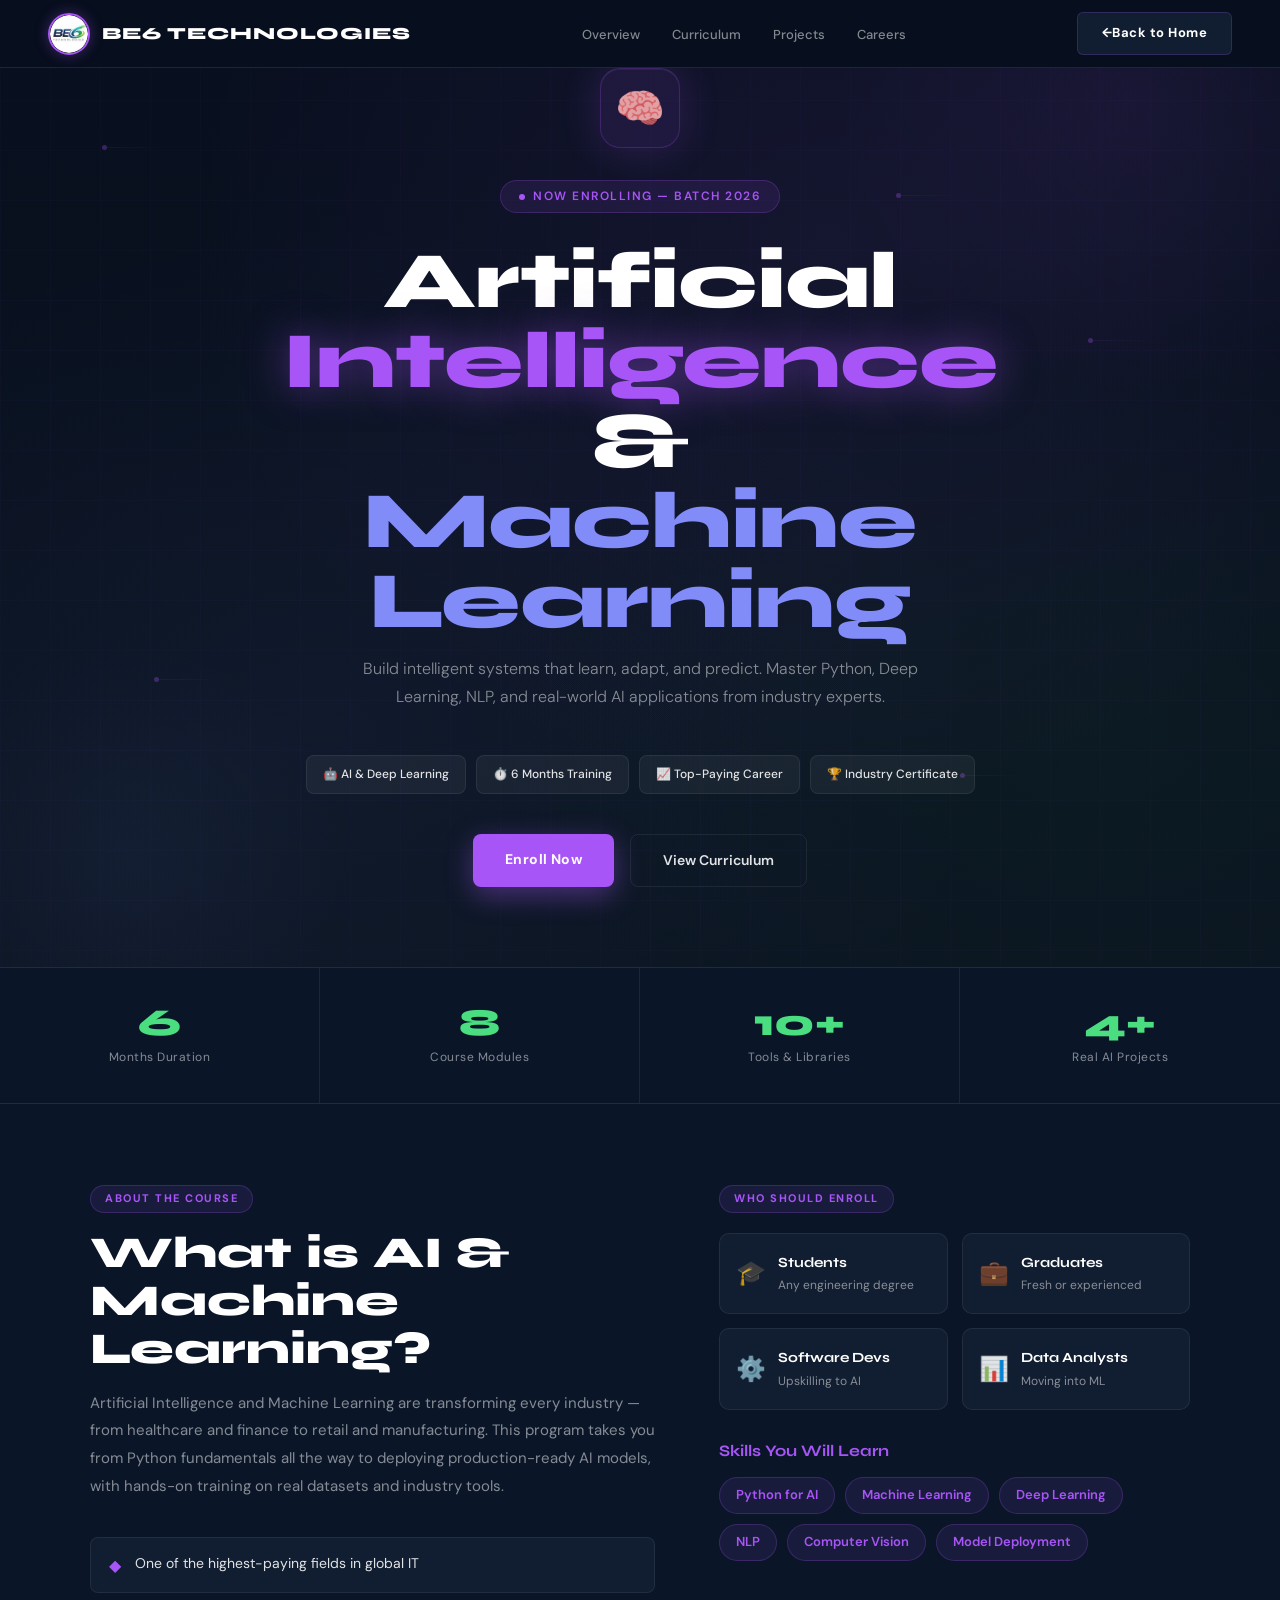
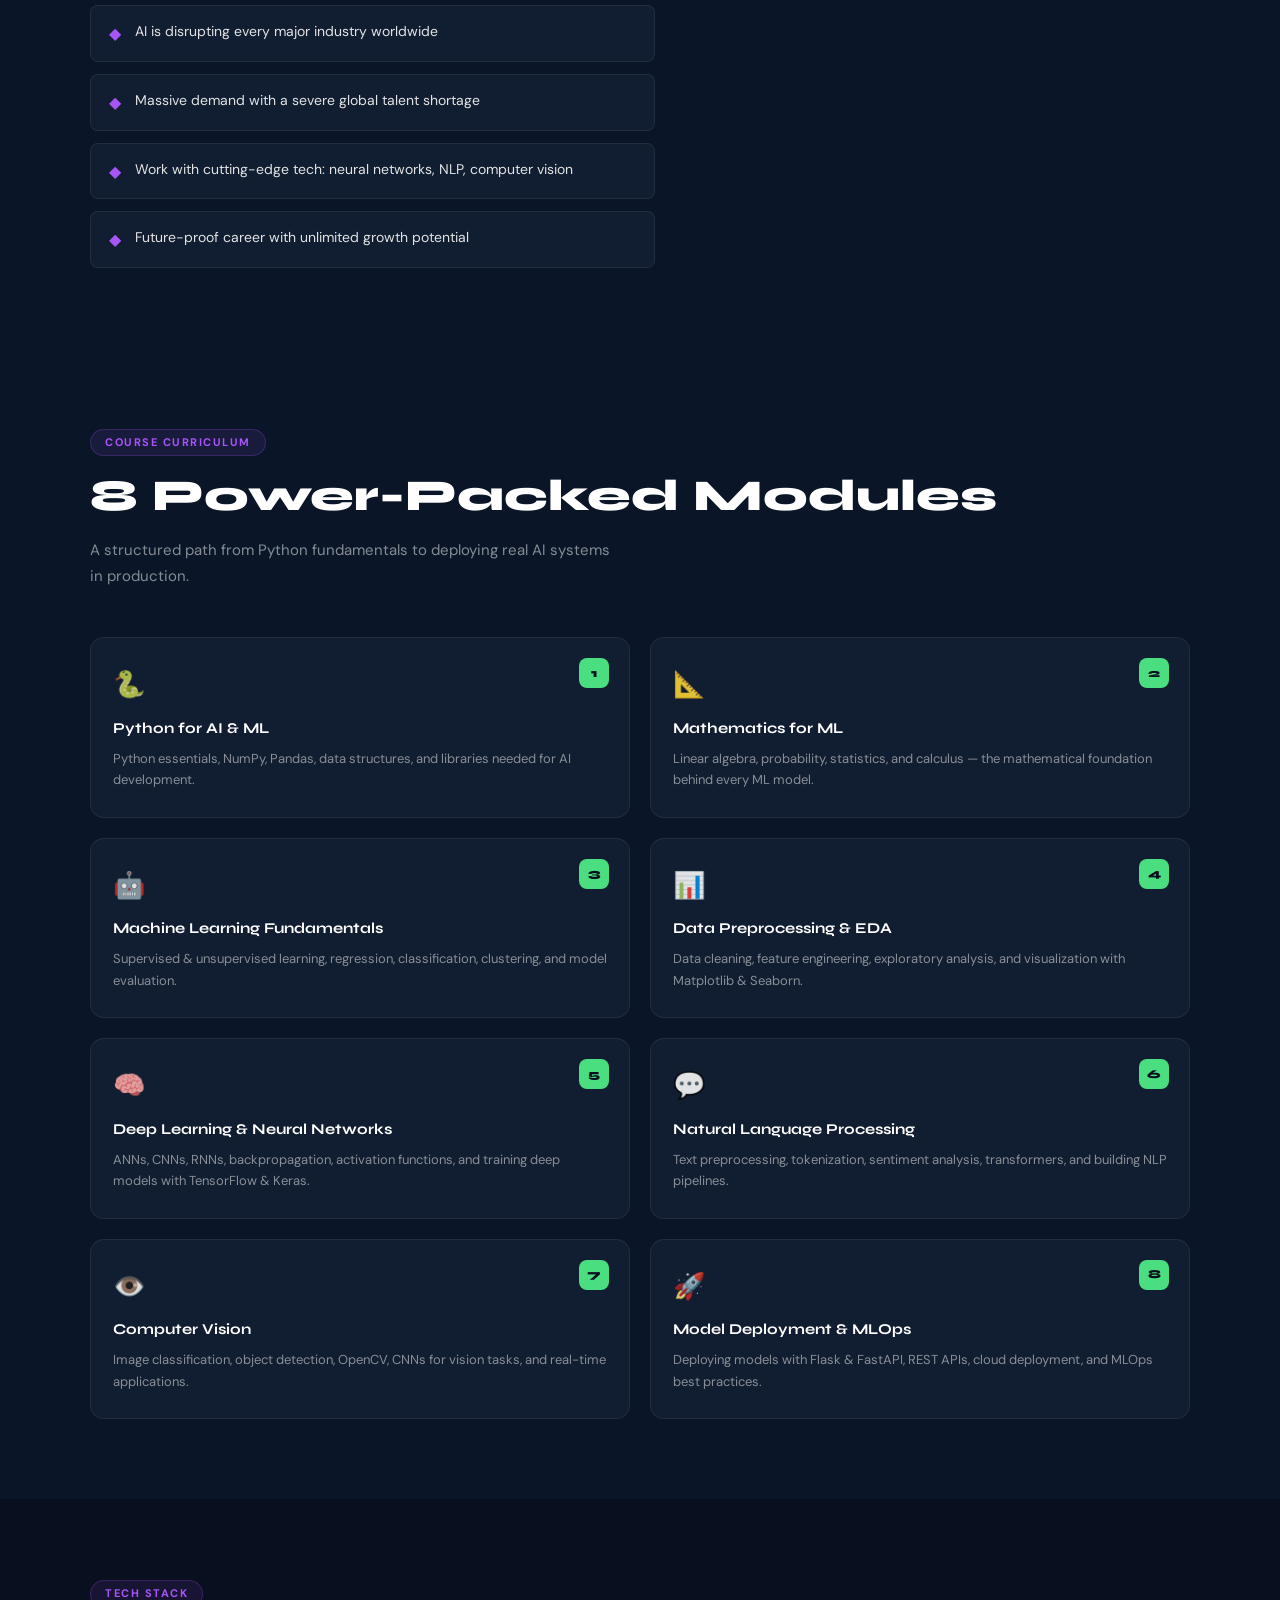
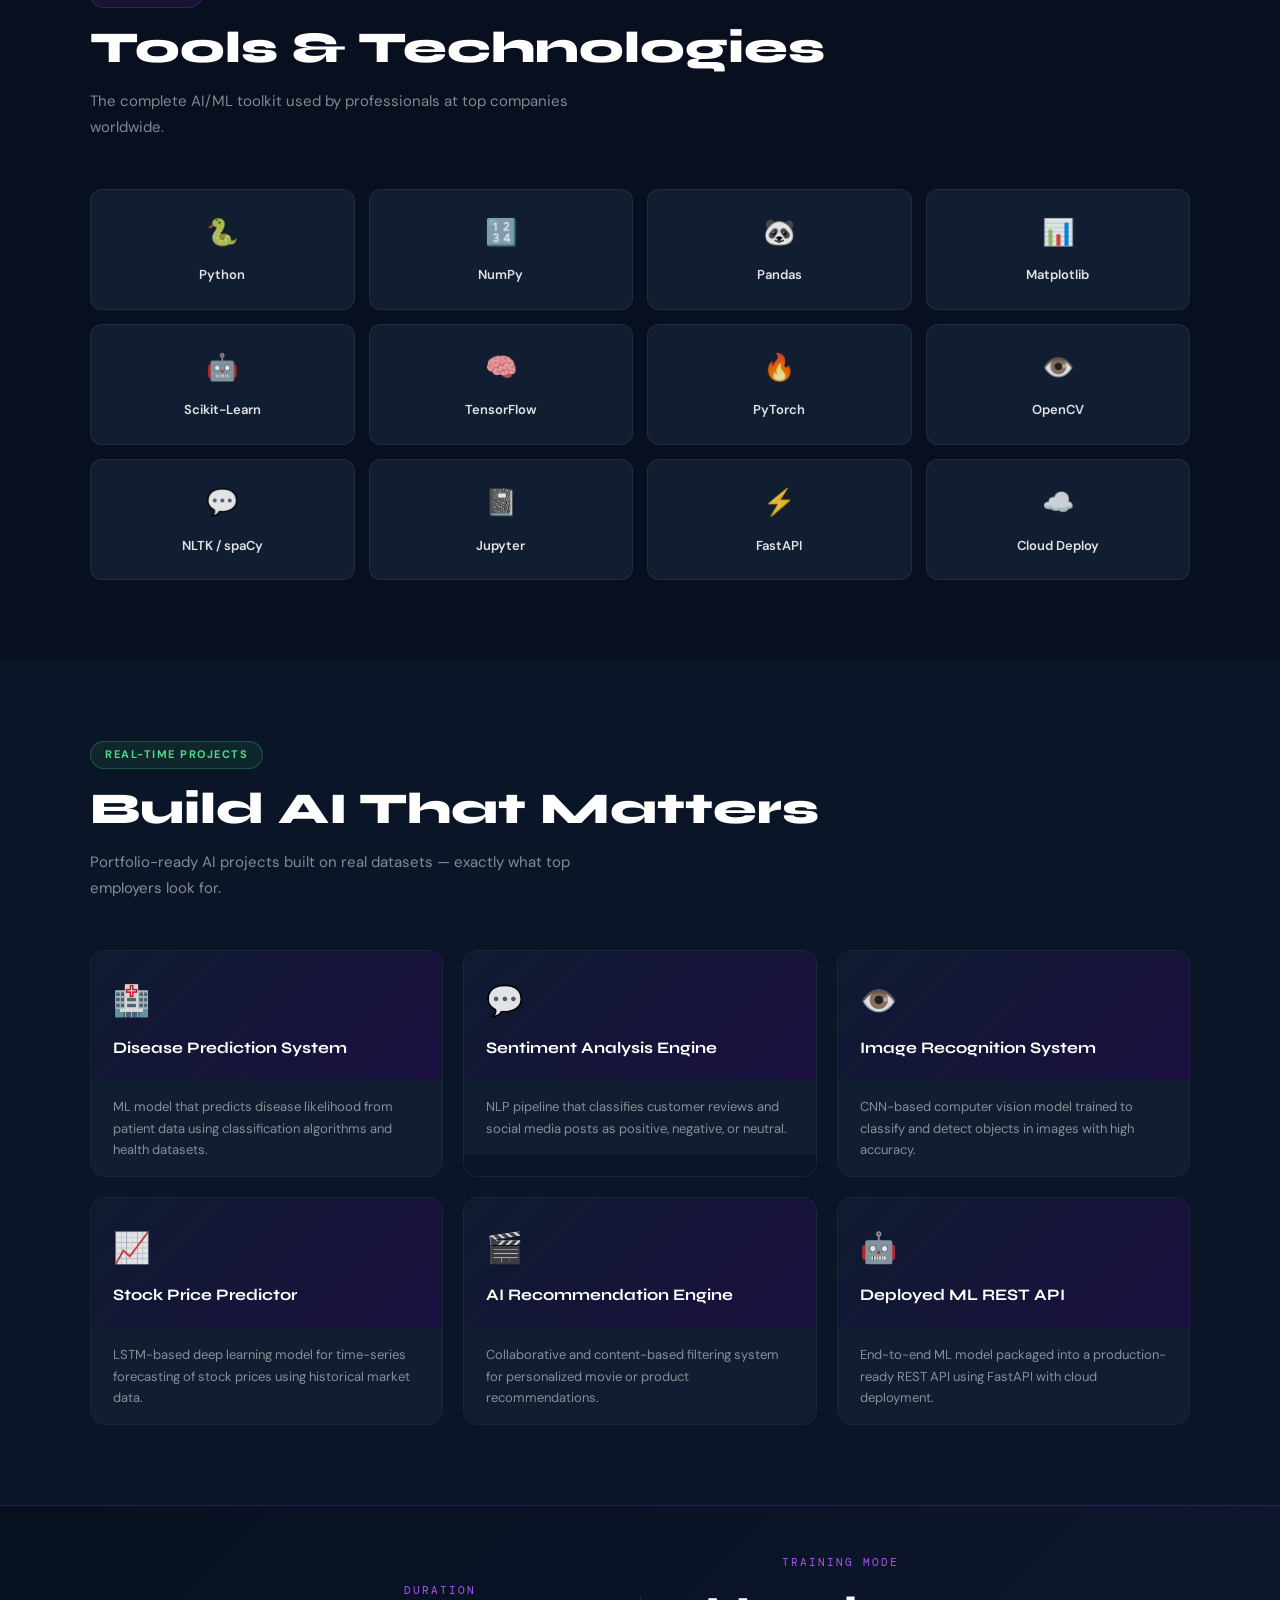
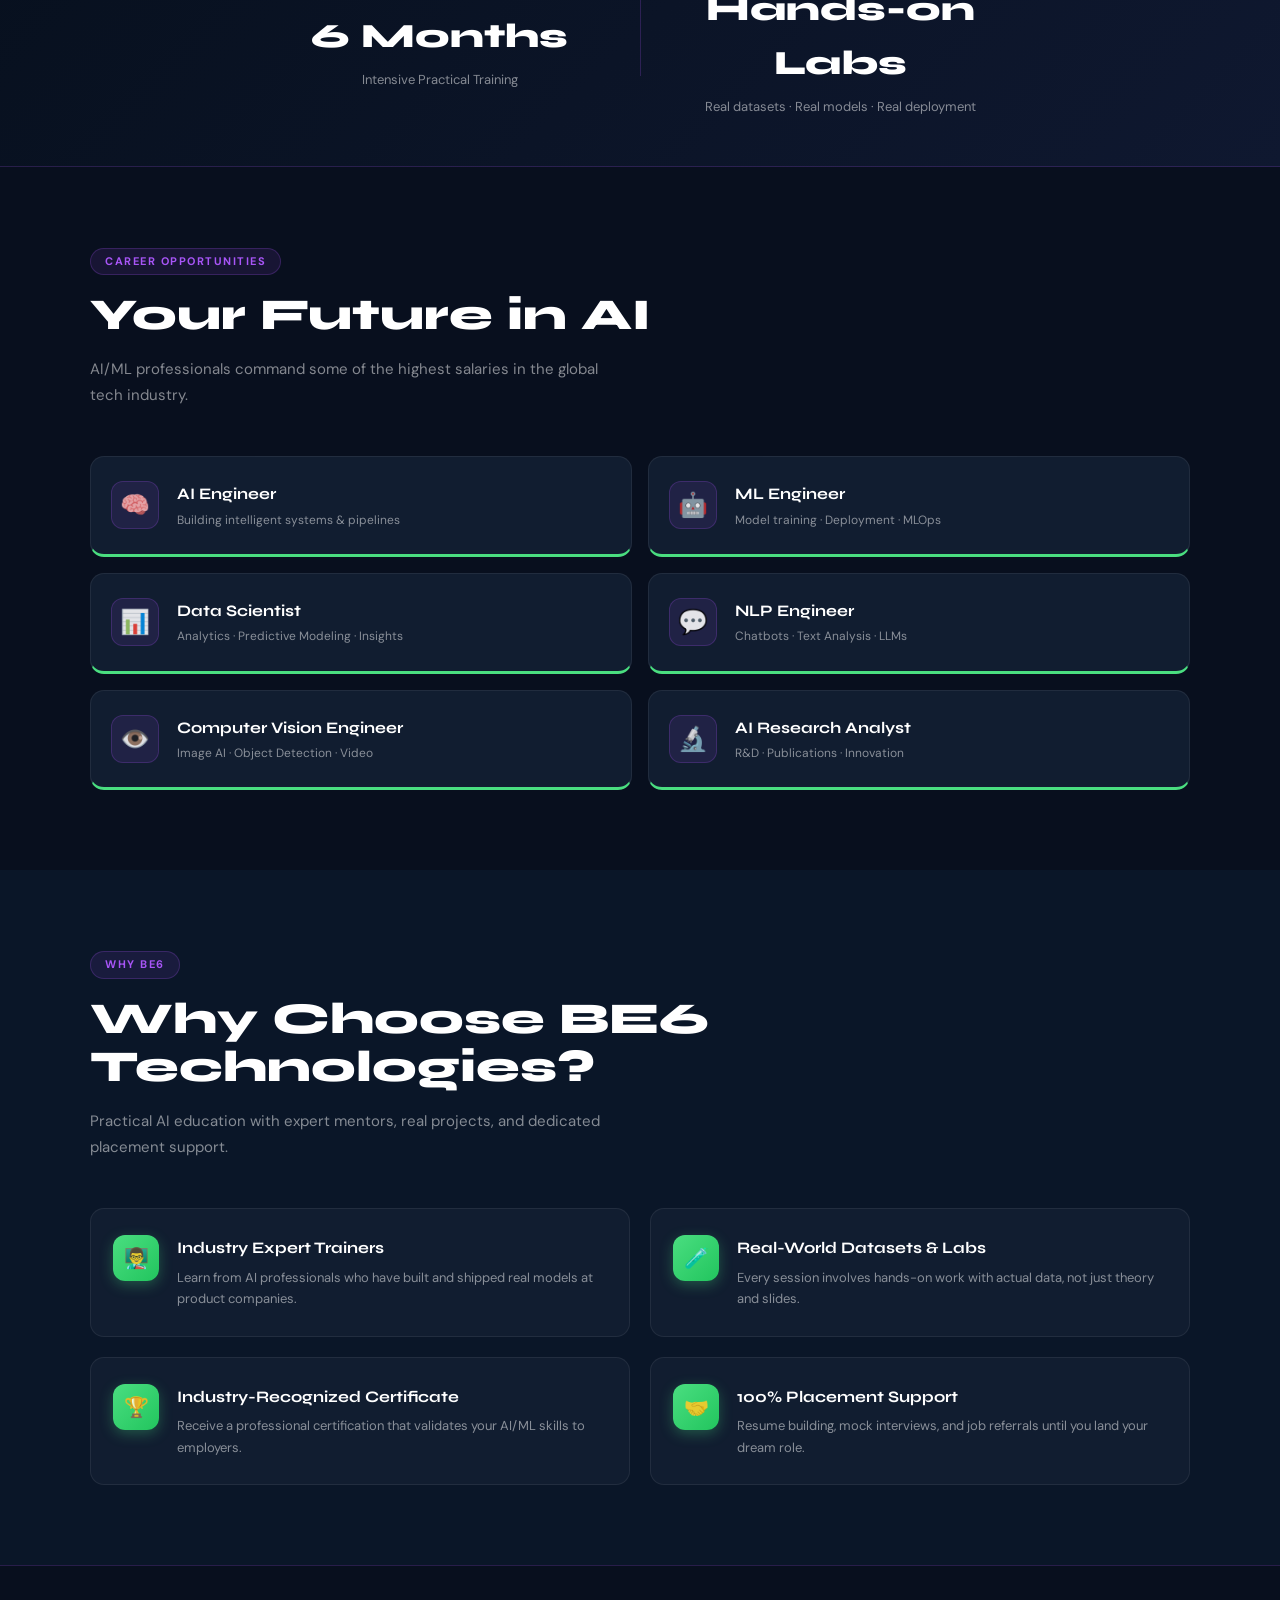
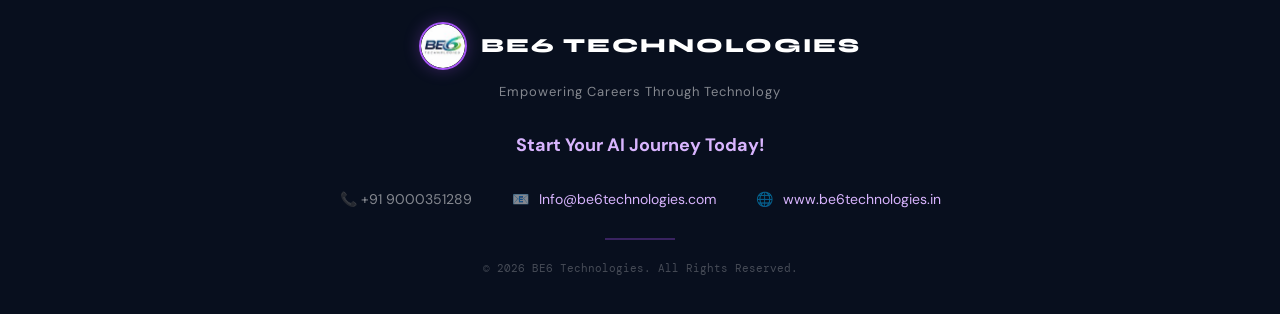
==== commit 3561055d: "Update AIML.html" ====
--- a/src/html/Modules/AIML.html
+++ b/src/html/Modules/AIML.html
@@ -489,7 +489,7 @@
     <li><a href="#projects">Projects</a></li>
     <li><a href="#careers">Careers</a></li>
   </ul>
-  <a href="/be6technologies/src/html/index.html" class="nav-cta">Back to Home</a>
+  <a href="/be6technologies/src/html/index.html" class="nav-cta">←Back to Home</a>
 </nav>
 
 <!-- HERO -->
